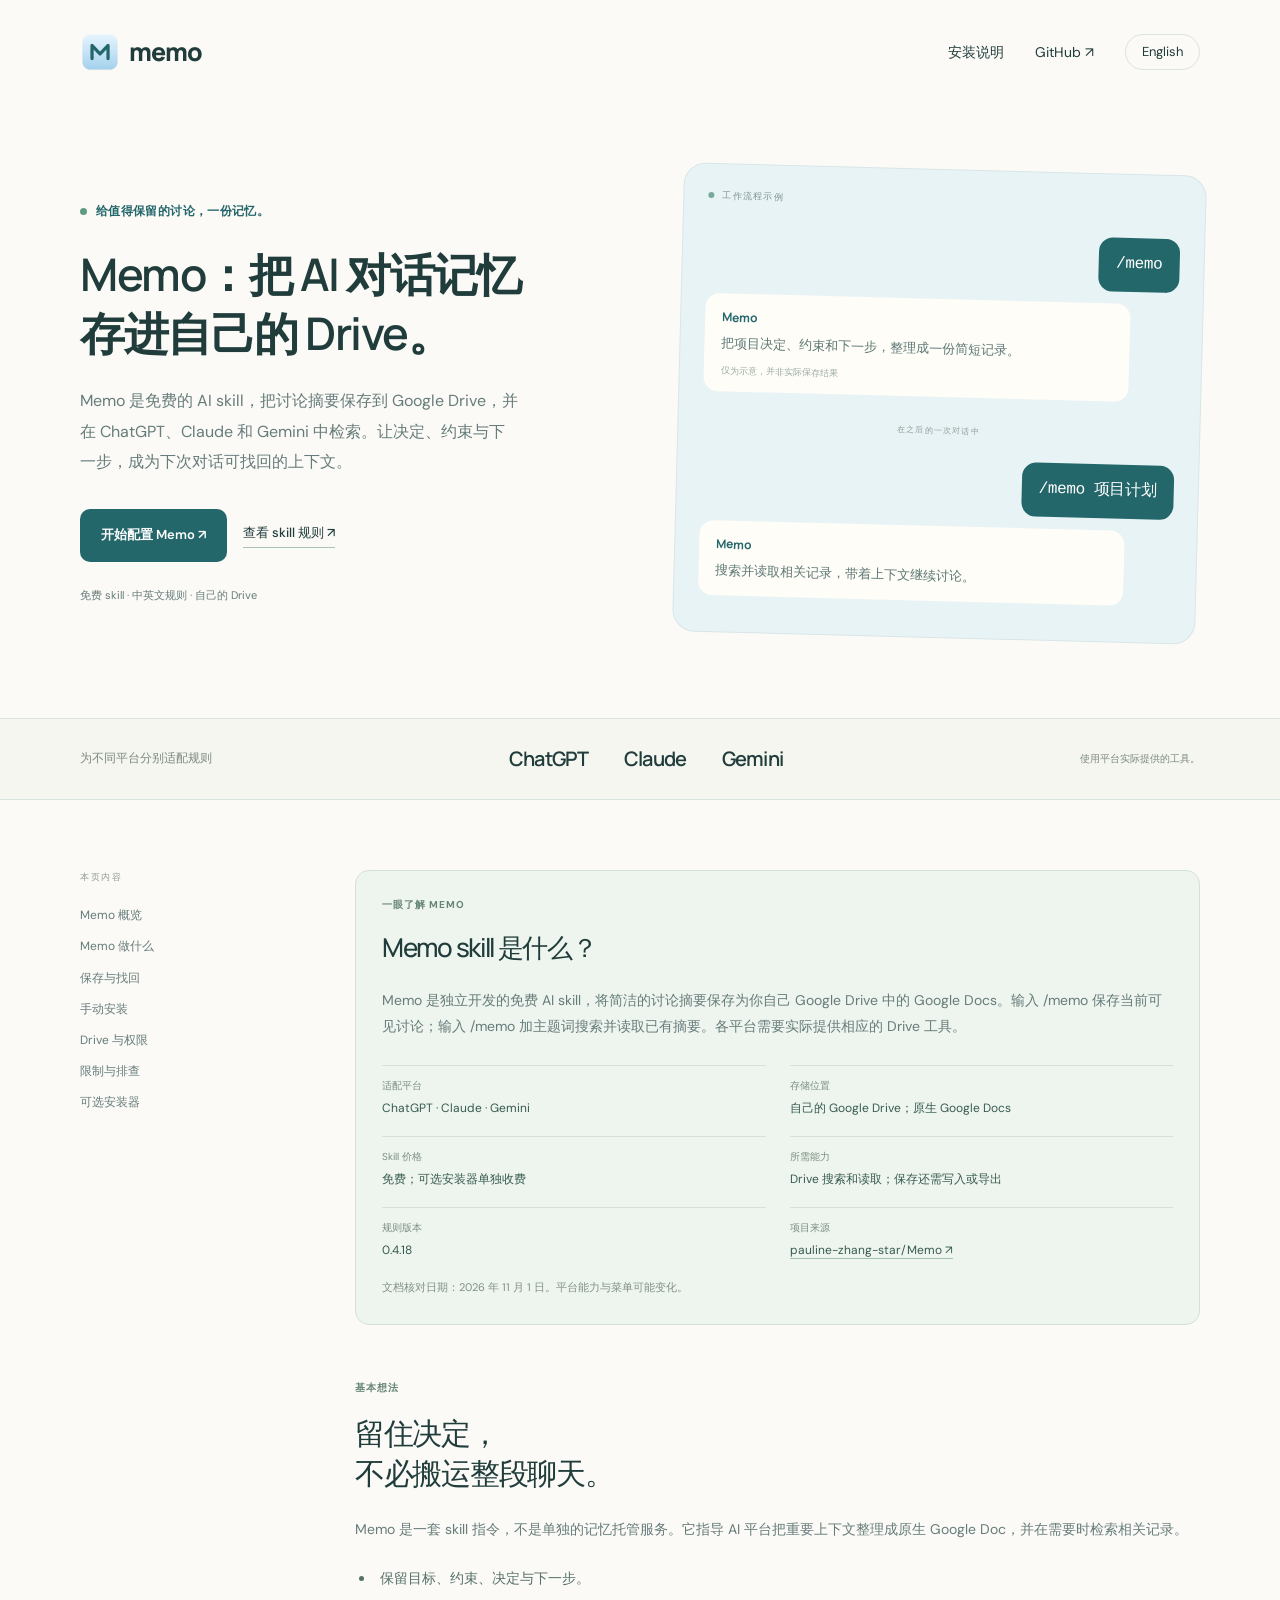
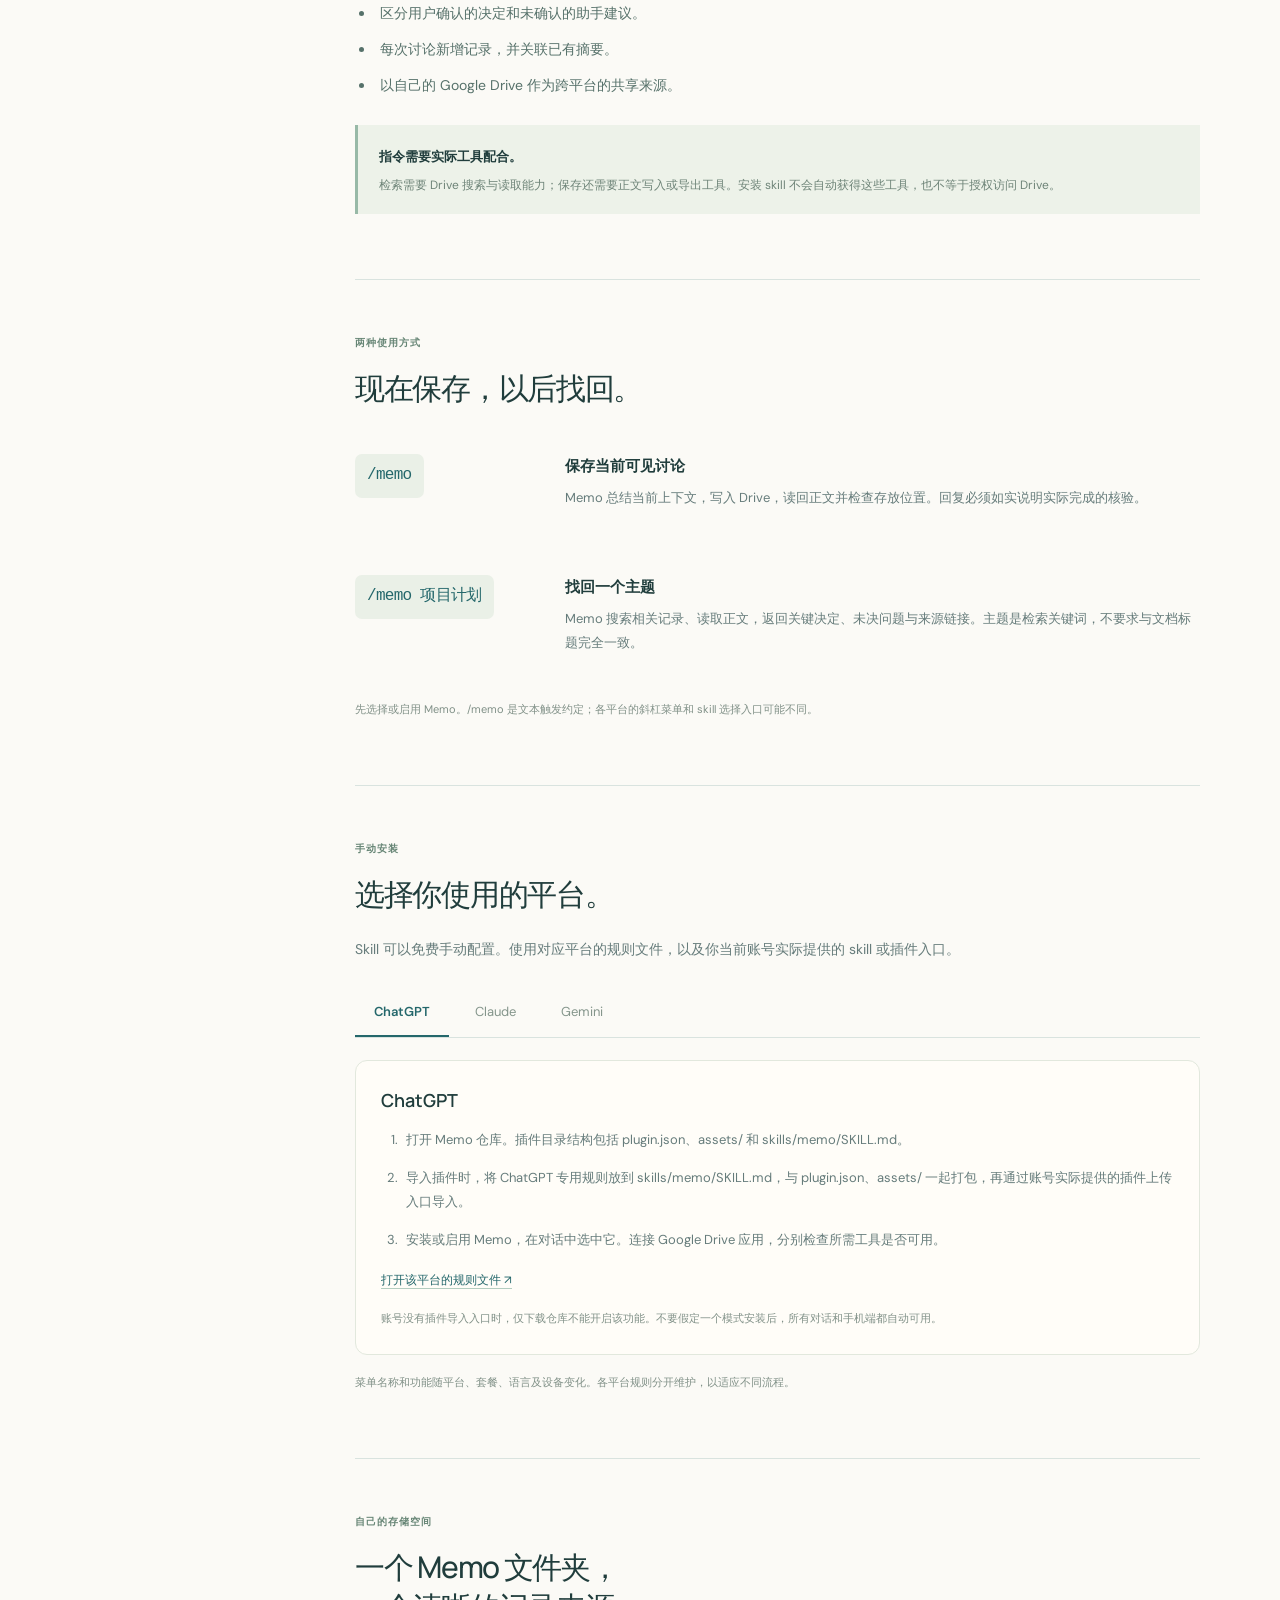
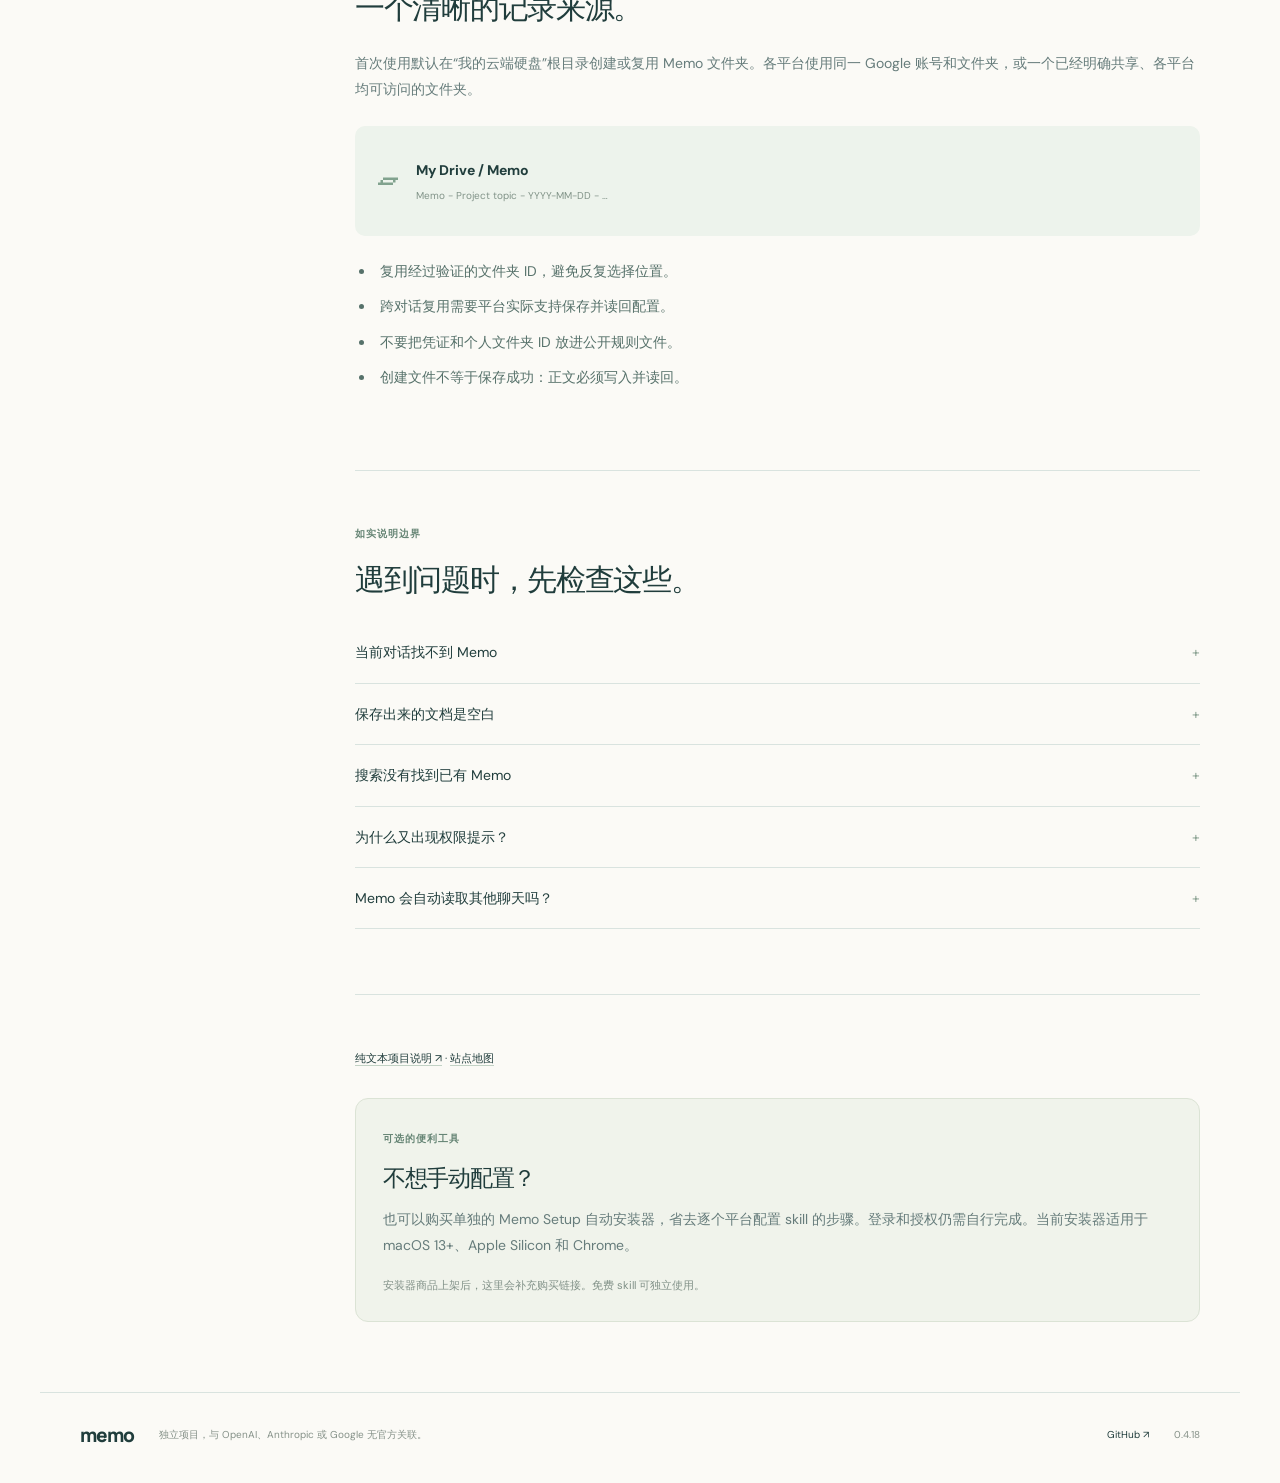
==== docs/zh/index.html @ 247e245d "Improve Memo discoverability with crawlable bilingual documentation" ====
<!doctype html><html lang="zh-CN"><head>
<meta charset="UTF-8">
<meta name="viewport" content="width=device-width,initial-scale=1">
<title>Memo — 跨平台 AI 对话记忆 Skill | ChatGPT、Claude、Gemini</title>
<meta name="description" content="免费 Memo skill：将讨论摘要保存到自己的 Google Drive，并在 ChatGPT、Claude、Gemini 中检索。提供中英文规则、手动安装说明、权限与存储核验指南。">
<meta name="theme-color" content="#e5f3f8">
<meta name="robots" content="index,follow,max-image-preview:large">
<link rel="canonical" href="https://pauline-zhang-star.github.io/Memo/zh/">
<link rel="alternate" hreflang="en" href="https://pauline-zhang-star.github.io/Memo/">
<link rel="alternate" hreflang="zh-CN" href="https://pauline-zhang-star.github.io/Memo/zh/">
<link rel="alternate" hreflang="x-default" href="https://pauline-zhang-star.github.io/Memo/">
<link rel="sitemap" type="application/xml" href="https://pauline-zhang-star.github.io/Memo/sitemap.xml">
<meta property="og:type" content="website">
<meta property="og:site_name" content="Memo">
<meta property="og:title" content="Memo — 跨平台 AI 对话记忆 Skill | ChatGPT、Claude、Gemini">
<meta property="og:description" content="免费 Memo skill：将讨论摘要保存到自己的 Google Drive，并在 ChatGPT、Claude、Gemini 中检索。提供中英文规则、手动安装说明、权限与存储核验指南。">
<meta property="og:url" content="https://pauline-zhang-star.github.io/Memo/zh/">
<meta property="og:locale" content="zh_CN">
<meta property="og:image" content="https://pauline-zhang-star.github.io/Memo/assets/memo-icon.png">
<meta property="og:image:alt" content="Memo skill icon">
<meta property="og:image:width" content="1024">
<meta property="og:image:height" content="1024">
<meta name="twitter:card" content="summary">
<meta name="twitter:title" content="Memo — 跨平台 AI 对话记忆 Skill | ChatGPT、Claude、Gemini">
<meta name="twitter:description" content="免费 Memo skill：将讨论摘要保存到自己的 Google Drive，并在 ChatGPT、Claude、Gemini 中检索。提供中英文规则、手动安装说明、权限与存储核验指南。">
<meta name="twitter:image" content="https://pauline-zhang-star.github.io/Memo/assets/memo-icon.png">
<link rel="icon" href="../assets/memo-icon.png">
<link rel="stylesheet" href="../base.css">
<link rel="stylesheet" href="../docs.css">
<script defer src="../docs.js"></script>
<script type="application/ld+json">{"@context": "https://schema.org", "@graph": [{"@type": "WebSite", "@id": "https://pauline-zhang-star.github.io/Memo/#website", "name": "Memo", "url": "https://pauline-zhang-star.github.io/Memo/", "inLanguage": ["en", "zh-CN"]}, {"@type": "WebPage", "@id": "https://pauline-zhang-star.github.io/Memo/zh/#webpage", "url": "https://pauline-zhang-star.github.io/Memo/zh/", "name": "Memo — 跨平台 AI 对话记忆 Skill | ChatGPT、Claude、Gemini", "description": "免费 Memo skill：将讨论摘要保存到自己的 Google Drive，并在 ChatGPT、Claude、Gemini 中检索。提供中英文规则、手动安装说明、权限与存储核验指南。", "inLanguage": "zh-CN", "isPartOf": {"@id": "https://pauline-zhang-star.github.io/Memo/#website"}, "about": {"@id": "https://pauline-zhang-star.github.io/Memo/#skill"}, "dateModified": "2026-11-01", "mainEntity": {"@id": "https://pauline-zhang-star.github.io/Memo/zh/#faq"}}, {"@type": "SoftwareSourceCode", "@id": "https://pauline-zhang-star.github.io/Memo/#skill", "name": "Memo", "alternateName": "Memo skill", "description": "Memo 是独立开发的免费 AI skill，将简洁的讨论摘要保存为你自己 Google Drive 中的 Google Docs。输入 /memo 保存当前可见讨论；输入 /memo 加主题词搜索并读取已有摘要。各平台需要实际提供相应的 Drive 工具。", "url": "https://pauline-zhang-star.github.io/Memo/", "codeRepository": "https://github.com/pauline-zhang-star/Memo", "version": "0.4.18", "runtimePlatform": ["ChatGPT", "Claude", "Gemini"], "author": {"@type": "Person", "name": "pauline-zhang-star", "url": "https://github.com/pauline-zhang-star"}, "subjectOf": {"@id": "https://pauline-zhang-star.github.io/Memo/zh/#webpage"}}, {"@type": "FAQPage", "@id": "https://pauline-zhang-star.github.io/Memo/zh/#faq", "inLanguage": "zh-CN", "mainEntity": [{"@type": "Question", "name": "当前对话找不到 Memo", "acceptedAnswer": {"@type": "Answer", "text": "确认当前平台和模式下已安装、启用并选中 Memo。网页、手机、Chat 和 Work 的可用入口可能不同。只输入 /memo 不会自动完成安装。"}}, {"@type": "Question", "name": "保存出来的文档是空白", "acceptedAnswer": {"@type": "Answer", "text": "创建文件与写入正文是不同操作。Memo 应按返回的文档 ID 直接读取，必要时在同一文档补写一次，而不是重复创建空文件。请以实际核验结果为准。"}}, {"@type": "Question", "name": "搜索没有找到已有 Memo", "acceptedAnswer": {"@type": "Answer", "text": "尝试主题别名和中英文关键词。优先使用实际提供的 Drive 文件搜索；普通 Workspace 上下文搜索可能漏掉刚修改的文件。直接提供文档链接，有助于区分搜索失败和文件不存在。"}}, {"@type": "Question", "name": "为什么又出现权限提示？", "acceptedAnswer": {"@type": "Answer", "text": "各平台独立控制 Drive 授权和单次工具操作确认。已有授权可用时应复用，但 Memo 无法取消必要的确认，也不能自行获得永久权限。"}}, {"@type": "Question", "name": "Memo 会自动读取其他聊天吗？", "acceptedAnswer": {"@type": "Answer", "text": "不会。仅保存当前可见或明确提供的上下文。检索读取相关的 Drive 摘要，并非浏览 AI 账号里的全部聊天。"}}]}]}</script>
</head><body>
<header class="header wrap"><a class="brand" href="#"><img src="../assets/memo-icon.png" alt="" width="40" height="40"><span>memo</span></a><nav aria-label="Main"><a href="#install" data-t="navInstall">安装说明</a><a href="https://github.com/pauline-zhang-star/Memo" target="_blank" rel="noopener">GitHub ↗</a><a id="language" href="../" lang="en" hreflang="en">English</a></nav></header>
<main>
<section class="doc-hero wrap"><div><div class="eyebrow"><span></span><span data-t="eyebrow">给值得保留的讨论，一份记忆。</span></div><h1 data-t="hero">Memo：把 AI 对话记忆<br>存进自己的 Drive。</h1><p class="lede" data-t="intro">Memo 是免费的 AI skill，把讨论摘要保存到 Google Drive，并在 ChatGPT、Claude 和 Gemini 中检索。让决定、约束与下一步，成为下次对话可找回的上下文。</p><div class="hero-actions"><a class="button primary" href="#install" data-t="start">开始配置 Memo ↗</a><a class="text-link" href="https://github.com/pauline-zhang-star/Memo/tree/main/skills/memo" target="_blank" rel="noopener" data-t="readSkill">查看 skill 规则 ↗</a></div><p class="doc-sub" data-t="free">免费 skill · 中英文规则 · 自己的 Drive</p></div><div class="conversation"><div class="conversation-top"><span class="tiny-dot"></span><span data-t="exampleLabel">工作流程示例</span></div><div class="message user"><code>/memo</code></div><div class="message assistant"><span class="message-label">Memo</span><p data-t="exampleSave">把项目决定、约束和下一步，整理成一份简短记录。</p><span class="example-state" data-t="exampleNote">仅为示意，并非实际保存结果</span></div><div class="conversation-break" data-t="nextChat">在之后的一次对话中</div><div class="message user"><code data-t="exampleCommand">/memo 项目计划</code></div><div class="message assistant"><span class="message-label">Memo</span><p data-t="exampleRead">搜索并读取相关记录，带着上下文继续讨论。</p></div></div></section>
<div class="platform-strip"><div class="wrap strip-inner"><span data-t="platformLabel">为不同平台分别适配规则</span><div><span>ChatGPT</span><span>Claude</span><span>Gemini</span></div><span class="strip-aside" data-t="toolsNote">使用平台实际提供的工具。</span></div></div>
<div class="doc-layout wrap"><aside class="doc-nav"><span data-t="contents">本页内容</span><a href="#quick-answer" data-t="quickNav">Memo 概览</a><a href="#overview" data-t="overviewNav">Memo 做什么</a><a href="#usage" data-t="usageNav">保存与找回</a><a href="#install" data-t="installNav">手动安装</a><a href="#drive" data-t="driveNav">Drive 与权限</a><a href="#limits" data-t="limitsNav">限制与排查</a><a href="#optional" data-t="optionalNav">可选安装器</a></aside><div class="doc-content">
<section id="quick-answer" class="quick-answer"><div class="section-label" data-t="quickLabel">一眼了解 MEMO</div><h2 data-t="quickTitle">Memo skill 是什么？</h2><p data-t="quickAnswer">Memo 是独立开发的免费 AI skill，将简洁的讨论摘要保存为你自己 Google Drive 中的 Google Docs。输入 /memo 保存当前可见讨论；输入 /memo 加主题词搜索并读取已有摘要。各平台需要实际提供相应的 Drive 工具。</p><dl class="fact-grid"><div><dt data-t="factPlatforms">适配平台</dt><dd>ChatGPT · Claude · Gemini</dd></div><div><dt data-t="factStorage">存储位置</dt><dd data-t="factStorageValue">自己的 Google Drive；原生 Google Docs</dd></div><div><dt data-t="factCost">Skill 价格</dt><dd data-t="factCostValue">免费；可选安装器单独收费</dd></div><div><dt data-t="factRequirements">所需能力</dt><dd data-t="factRequirementsValue">Drive 搜索和读取；保存还需写入或导出</dd></div><div><dt data-t="factVersion">规则版本</dt><dd>0.4.18</dd></div><div><dt data-t="factSource">项目来源</dt><dd><a href="https://github.com/pauline-zhang-star/Memo" target="_blank" rel="noopener">pauline-zhang-star/Memo ↗</a></dd></div></dl><p class="small-note" data-t="reviewed">文档核对日期：2026 年 11 月 1 日。平台能力与菜单可能变化。</p></section><section id="overview"><div class="section-label" data-t="overviewLabel">基本想法</div><h2 data-t="overviewTitle">留住决定，<br>不必搬运整段聊天。</h2><p data-t="overviewText">Memo 是一套 skill 指令，不是单独的记忆托管服务。它指导 AI 平台把重要上下文整理成原生 Google Doc，并在需要时检索相关记录。</p><ul class="doc-list"><li data-t="what1">保留目标、约束、决定与下一步。</li><li data-t="what2">区分用户确认的决定和未确认的助手建议。</li><li data-t="what3">每次讨论新增记录，并关联已有摘要。</li><li data-t="what4">以自己的 Google Drive 作为跨平台的共享来源。</li></ul><div class="note"><strong data-t="toolsTitle">指令需要实际工具配合。</strong><p data-t="toolsBody">检索需要 Drive 搜索与读取能力；保存还需要正文写入或导出工具。安装 skill 不会自动获得这些工具，也不等于授权访问 Drive。</p></div></section>
<section id="usage"><div class="section-label" data-t="usageLabel">两种使用方式</div><h2 data-t="usageTitle">现在保存，以后找回。</h2><div class="usage-example"><code>/memo</code><div><h3 data-t="saveTitle">保存当前可见讨论</h3><p data-t="saveBody">Memo 总结当前上下文，写入 Drive，读回正文并检查存放位置。回复必须如实说明实际完成的核验。</p></div></div><div class="usage-example"><code data-t="recallCode">/memo 项目计划</code><div><h3 data-t="recallTitle">找回一个主题</h3><p data-t="recallBody">Memo 搜索相关记录、读取正文，返回关键决定、未决问题与来源链接。主题是检索关键词，不要求与文档标题完全一致。</p></div></div><p class="small-note" data-t="commandNote">先选择或启用 Memo。/memo 是文本触发约定；各平台的斜杠菜单和 skill 选择入口可能不同。</p></section>
<section id="install"><div class="section-label" data-t="installLabel">手动安装</div><h2 data-t="installTitle">选择你使用的平台。</h2><p data-t="installIntro">Skill 可以免费手动配置。使用对应平台的规则文件，以及你当前账号实际提供的 skill 或插件入口。</p><div class="platform-tabs" role="tablist" aria-label="Platform"><button id="tab-chatgpt" role="tab" aria-controls="panel-chatgpt" aria-selected="true" tabindex="0" data-platform="chatgpt">ChatGPT</button><button id="tab-claude" role="tab" aria-controls="panel-claude" aria-selected="false" tabindex="-1" data-platform="claude">Claude</button><button id="tab-gemini" role="tab" aria-controls="panel-gemini" aria-selected="false" tabindex="-1" data-platform="gemini">Gemini</button></div>
<div id="panel-chatgpt" class="install-panel" role="tabpanel" aria-labelledby="tab-chatgpt"><h3>ChatGPT</h3><ol><li data-t="gpt1">打开 Memo 仓库。插件目录结构包括 plugin.json、assets/ 和 skills/memo/SKILL.md。</li><li data-t="gpt2">导入插件时，将 ChatGPT 专用规则放到 skills/memo/SKILL.md，与 plugin.json、assets/ 一起打包，再通过账号实际提供的插件上传入口导入。</li><li data-t="gpt3">安装或启用 Memo，在对话中选中它。连接 Google Drive 应用，分别检查所需工具是否可用。</li></ol><a class="file-link" href="https://github.com/pauline-zhang-star/Memo/blob/main/platforms/chatgpt/memo/SKILL.md" target="_blank" rel="noopener" data-t="openRules">打开该平台的规则文件 ↗</a><p class="small-note" data-t="gptNote">账号没有插件导入入口时，仅下载仓库不能开启该功能。不要假定一个模式安装后，所有对话和手机端都自动可用。</p></div>
<div id="panel-claude" class="install-panel" role="tabpanel" aria-labelledby="tab-claude"><h3>Claude</h3><ol><li data-t="claude1">打开 Claude 专用规则文件，通过 GitHub 原始文件下载保存为 SKILL.md。</li><li data-t="claude2">在 Claude 自定义设置中打开 Skills，通过当前界面接受的格式上传技能，导入后启用 Memo。</li><li data-t="claude3">在 Claude 连接 Google Drive；在支持的对话中选择或调用 Memo，分别检查搜索、读取与写入能力。</li></ol><a class="file-link" href="https://github.com/pauline-zhang-star/Memo/blob/main/platforms/claude/memo/SKILL.md" target="_blank" rel="noopener" data-t="openRules">打开该平台的规则文件 ↗</a><p class="small-note" data-t="claudeNote">替换已有技能时，保留个人 memo_storage 配置。不要用通用文件的 null 覆盖已经验证的文件夹 ID。</p></div>
<div id="panel-gemini" class="install-panel" role="tabpanel" aria-labelledby="tab-gemini"><h3>Gemini</h3><ol><li data-t="gemini1">打开 Gemini 专用规则文件，保存 SKILL.md。</li><li data-t="gemini2">在 Gemini 打开“自定义 → 技能”，通过实际提供的上传或创建入口导入。若手动填写指令，使用 YAML 元数据之后的规则正文，技能命名为 memo。</li><li data-t="gemini3">保存并启用技能，连接可用的 Google Workspace／Drive 集成；检索时明确要求 Memo 在 Google Drive 中查找。</li></ol><a class="file-link" href="https://github.com/pauline-zhang-star/Memo/blob/main/platforms/gemini/memo/SKILL.md" target="_blank" rel="noopener" data-t="openRules">打开该平台的规则文件 ↗</a><p class="small-note" data-t="geminiNote">网页和手机端的工具可能不同。只要搜索和读取可用，缺少写入工具不妨碍检索。</p></div><p class="small-note" data-t="uiNote">菜单名称和功能随平台、套餐、语言及设备变化。各平台规则分开维护，以适应不同流程。</p></section>
<section id="drive"><div class="section-label" data-t="driveLabel">自己的存储空间</div><h2 data-t="driveTitle">一个 Memo 文件夹，<br>一个清晰的记录来源。</h2><p data-t="driveText">首次使用默认在“我的云端硬盘”根目录创建或复用 Memo 文件夹。各平台使用同一 Google 账号和文件夹，或一个已经明确共享、各平台均可访问的文件夹。</p><div class="folder-preview"><span aria-hidden="true">▱</span><div><strong>My Drive / Memo</strong><p>Memo - Project topic - YYYY-MM-DD - …</p></div></div><ul class="doc-list"><li data-t="drive1">复用经过验证的文件夹 ID，避免反复选择位置。</li><li data-t="drive2">跨对话复用需要平台实际支持保存并读回配置。</li><li data-t="drive3">不要把凭证和个人文件夹 ID 放进公开规则文件。</li><li data-t="drive4">创建文件不等于保存成功：正文必须写入并读回。</li></ul></section>
<section id="limits"><div class="section-label" data-t="limitsLabel">如实说明边界</div><h2 data-t="limitsTitle">遇到问题时，先检查这些。</h2><details id="faq-availability"><summary data-t="q1">当前对话找不到 Memo</summary><p data-t="a1">确认当前平台和模式下已安装、启用并选中 Memo。网页、手机、Chat 和 Work 的可用入口可能不同。只输入 /memo 不会自动完成安装。</p></details><details id="faq-empty-document"><summary data-t="q2">保存出来的文档是空白</summary><p data-t="a2">创建文件与写入正文是不同操作。Memo 应按返回的文档 ID 直接读取，必要时在同一文档补写一次，而不是重复创建空文件。请以实际核验结果为准。</p></details><details id="faq-search"><summary data-t="q3">搜索没有找到已有 Memo</summary><p data-t="a3">尝试主题别名和中英文关键词。优先使用实际提供的 Drive 文件搜索；普通 Workspace 上下文搜索可能漏掉刚修改的文件。直接提供文档链接，有助于区分搜索失败和文件不存在。</p></details><details id="faq-permissions"><summary data-t="q4">为什么又出现权限提示？</summary><p data-t="a4">各平台独立控制 Drive 授权和单次工具操作确认。已有授权可用时应复用，但 Memo 无法取消必要的确认，也不能自行获得永久权限。</p></details><details id="faq-other-chats"><summary data-t="q5">Memo 会自动读取其他聊天吗？</summary><p data-t="a5">不会。仅保存当前可见或明确提供的上下文。检索读取相关的 Drive 摘要，并非浏览 AI 账号里的全部聊天。</p></details></section>
<p class="docs-resources"><a href="./reference.md" data-t="textReference">纯文本项目说明 ↗</a> · <a href="../sitemap.xml" data-t="sitemapLink">站点地图</a></p><section id="optional" class="optional"><span class="section-label" data-t="optionalLabel">可选的便利工具</span><h2 data-t="optionalTitle">不想手动配置？</h2><p data-t="optionalText">也可以购买单独的 Memo Setup 自动安装器，省去逐个平台配置 skill 的步骤。登录和授权仍需自行完成。当前安装器适用于 macOS 13+、Apple Silicon 和 Chrome。</p><a id="installer-link" hidden target="_blank" rel="noopener" data-t="purchaseLink">在 Gumroad 查看可选安装器 ↗</a><p id="installer-pending" class="small-note" data-t="purchasePending">安装器商品上架后，这里会补充购买链接。免费 skill 可独立使用。</p></section>
</div></div></main><footer class="wrap footer"><div class="brand footer-brand">memo</div><p data-t="footer">独立项目，与 OpenAI、Anthropic 或 Google 无官方关联。</p><a href="https://github.com/pauline-zhang-star/Memo" target="_blank" rel="noopener">GitHub ↗</a><span>0.4.18</span></footer></body></html>
---- docs/base.css ----
@import url('https://fonts.googleapis.com/css2?family=DM+Sans:wght@400;500;600;700&family=Manrope:wght@400;500;600;700;800&display=swap');
:root{--ink:#203d3c;--teal:#24676b;--muted:#667c7b;--cream:#fbfaf6;--line:#d9e3df;--sky:#e3f2f7;--mint:#e6efe8;--gold:#fae9b9}*{box-sizing:border-box}html{scroll-behavior:smooth;scroll-padding-top:40px}body{margin:0;background:var(--cream);color:var(--ink);font-family:'DM Sans',-apple-system,BlinkMacSystemFont,'Segoe UI',sans-serif;font-size:16px;line-height:1.6}a{color:inherit;text-decoration:none}button{font:inherit}button,a,summary{-webkit-tap-highlight-color:transparent}a:focus-visible,button:focus-visible,summary:focus-visible{outline:3px solid #cf8a38;outline-offset:5px}.wrap{max-width:1200px;margin:0 auto;padding-left:40px;padding-right:40px}.header{height:104px;display:flex;align-items:center;justify-content:space-between}.brand{display:flex;align-items:center;gap:9px;font-family:Manrope,sans-serif;font-size:25px;font-weight:800;letter-spacing:-1px}.brand img{border-radius:9px}.brand-light{font-weight:500;opacity:.7}.brand>span .brand-light{margin-left:3px}.header nav{display:flex;align-items:center;gap:31px;font-size:14px}.header nav>a:hover{color:var(--teal);text-decoration:underline;text-underline-offset:5px}#language{border:1px solid var(--line);border-radius:50px;background:transparent;padding:7px 16px;color:var(--ink);cursor:pointer}.hero{display:grid;grid-template-columns:1.04fr 1fr;align-items:center;min-height:680px;padding-top:32px;padding-bottom:90px;gap:22px}.eyebrow{display:flex;align-items:center;gap:9px;font-size:12px;letter-spacing:.03em;color:var(--teal);font-weight:600}.eyebrow>span:first-child{width:7px;height:7px;border-radius:100%;background:#5e9b83;flex-shrink:0}h1,h2,h3,p{margin:0}h1,h2,h3{font-family:Manrope,-apple-system,sans-serif}h1{font-size:clamp(42px,4.5vw,61px);font-weight:600;line-height:1.12;letter-spacing:-2.7px;margin:24px 0}.lede{font-size:17px;line-height:1.75;color:var(--muted);max-width:440px}.hero-actions{display:flex;align-items:center;gap:21px;margin-top:32px;flex-wrap:wrap}.button{display:inline-flex;align-items:center;justify-content:space-between;gap:24px;padding:16px 21px;border-radius:10px;font-size:14px;font-weight:600;transition:transform .2s,background .2s}.button:hover{transform:translateY(-2px)}.primary{color:#fff;background:var(--teal)}.primary:hover{background:#1b5357}.text-link{font-size:13px;font-weight:500;border-bottom:1px solid #a9c1bb;padding-bottom:3px}.compatibility{display:flex;align-items:center;gap:8px;font-size:11px;color:var(--muted);margin-top:24px}.mac-symbol{font-size:15px}.hero-art{position:relative;height:510px;isolation:isolate}.orb{position:absolute;border-radius:50%;z-index:-1}.orb-one{background:var(--sky);width:440px;height:440px;left:15px;top:35px}.orb-two{background:#edf1e2;width:235px;height:235px;right:-10px;bottom:5px;z-index:-2}.setup-window{position:absolute;top:36px;left:35px;width:380px;background:#fffdfb;border:1px solid #d6dfdc;border-radius:16px;box-shadow:0 24px 70px -30px #31524e65;transform:rotate(-3deg);overflow:hidden}.window-top{height:40px;border-bottom:1px solid #e9ece7;display:flex;align-items:center;justify-content:space-between;font-size:10px;padding:0 13px;color:#7b8a85}.traffic{display:flex;gap:5px}.traffic i{display:block;width:7px;height:7px;border-radius:50%;background:#e2b9ad}.traffic i:nth-child(2){background:#ecd39d}.traffic i:nth-child(3){background:#b9d5bd}.window-version{font-size:9px}.setup-body{padding:22px 28px 25px;text-align:center}.big-icon{width:81px;height:81px}.setup-body h2{font-size:17px;letter-spacing:-.5px;margin:4px 0}.setup-body>p{font-size:10px;color:#8a9994;margin-bottom:18px}.platform-row{display:flex;justify-content:space-between;text-align:left;margin:6px 0;padding:8px 12px;border:1px solid #e9ede8;border-radius:7px;font-size:11px}.platform-row b{color:#4e9a76;font-size:12px}.setup-complete{margin-top:14px;border-radius:7px;background:#edf5ee;color:#46735b;padding:10px;font-size:10px;display:flex;align-items:center;justify-content:center;gap:6px}.check-circle{display:inline-grid;place-items:center;background:#548c65;border-radius:50%;width:14px;height:14px;color:#fff;font-size:9px}.memory-note{position:absolute;right:-2px;bottom:15px;transform:rotate(6deg);width:220px;background:#faedc5;border:1px solid #e7d9b1;box-shadow:0 13px 30px -20px #5a5032;border-radius:4px;padding:25px 23px 20px}.note-dot{display:block;width:8px;height:8px;background:#a9a078;border-radius:50%;margin:-13px auto 15px}.note-kicker{font-size:8px;letter-spacing:1.3px;color:#887b52;font-weight:600}.memory-note p{font-family:Manrope,sans-serif;font-size:19px;line-height:1.4;letter-spacing:-.6px;margin:11px 0 19px}.note-command{font-size:11px;color:#8c7b43}.art-caption{position:absolute;left:35px;bottom:0;font-size:9px;letter-spacing:.04em;color:#8c9b93}.platform-strip{border-block:1px solid var(--line);padding:24px 0;background:#f4f6ef}.strip-inner{display:flex;align-items:center;justify-content:space-between;gap:20px;font-size:12px;color:#7b8980}.strip-inner>div{display:flex;gap:35px;font-family:Manrope,sans-serif;font-size:20px;font-weight:600;color:var(--ink);letter-spacing:-.7px}.strip-aside{max-width:145px;line-height:1.5;font-size:10px}.section-label{color:#668575;font-size:10px;font-weight:700;letter-spacing:1.7px}.story{padding-top:100px;padding-bottom:100px}.story-grid{display:grid;grid-template-columns:1fr 1fr;gap:90px;margin-top:24px}h2{font-size:38px;line-height:1.22;letter-spacing:-1.3px;font-weight:500}.story-grid p{font-size:15px;line-height:1.85}.muted{color:var(--muted);margin-top:16px}.command-demo{display:grid;grid-template-columns:1fr 60px 1fr;gap:25px;align-items:center;border:1px solid var(--line);background:#fffdf8;border-radius:18px;margin-top:48px;padding:30px 43px}.command-label{display:block;font-size:9px;letter-spacing:1.5px;color:var(--muted);margin-bottom:13px}code{font-size:23px;color:var(--teal);font-family:ui-monospace,SFMono-Regular,monospace;font-weight:500;letter-spacing:-.7px}.command-demo p{font-size:12px;color:var(--muted);margin-top:10px}.command-divider{color:#9fb5ae;font-size:25px;text-align:center}.how-section{background:var(--mint);padding:82px 0}.section-top{display:flex;justify-content:space-between;gap:40px;align-items:end;margin-top:23px}.section-top>p{color:var(--muted);font-size:13px;max-width:290px}.steps{display:grid;grid-template-columns:repeat(3,1fr);gap:40px;list-style:none;margin:53px 0 0;padding:0}.steps li{border-top:1px solid #bccfc1;padding-top:20px}.step-number{font-family:Manrope,sans-serif;font-size:12px;color:#698a76}.steps h3{font-size:18px;letter-spacing:-.5px;font-weight:600;margin:18px 0 10px}.steps p{font-size:13px;line-height:1.8;color:#637e6e}.pricing-section{padding-top:110px;padding-bottom:70px;display:grid;grid-template-columns:1fr 430px;gap:105px;align-items:center}.pricing-intro h2{margin:22px 0}.pricing-intro>p{font-size:15px;color:var(--muted);margin-bottom:23px;line-height:1.8}.your-drive{display:flex;gap:12px;align-items:start;margin-top:38px;color:#7d9184}.your-drive>span{font-size:26px;line-height:1}.your-drive p{font-size:11px;line-height:1.8}.price-card{border-radius:20px;border:1px solid #c6d6cc;background:#fffefa;box-shadow:0 15px 50px -25px #45675335;padding:30px}.price-card-head{display:flex;align-items:center;justify-content:space-between;font-size:16px;font-weight:600}.launch-tag{font-size:10px;font-weight:500;background:#f5e9bd;padding:4px 10px;border-radius:30px;color:#8b7543}.price-line{display:flex;align-items:baseline;gap:9px;margin-top:23px}.currency{font-size:17px;font-weight:500}.price-line strong{font-family:Manrope,sans-serif;font-size:68px;font-weight:500;letter-spacing:-4px;line-height:1.2}.price-line del{font-size:23px;color:#99a69c;margin-left:7px}.price-sub{font-size:11px;color:var(--muted);margin-top:6px}.included{list-style:none;padding:22px 0 14px;margin:17px 0 0;border-top:1px solid #e3e9e1}.included li{position:relative;padding-left:23px;margin-bottom:13px;font-size:12px;color:#4e665b}.included li:before{content:'✓';position:absolute;left:0;color:#6b9779}.purchase-button{width:100%;font-size:13px}.purchase-button[aria-disabled=true]{background:#6e8d88;cursor:not-allowed;transform:none}.checkout-note{font-size:10px;color:#859189;text-align:center;margin-top:11px;line-height:1.6}.requirements{margin-top:23px;padding-top:19px;border-top:1px solid #e3e9e1}.requirements strong{font-size:11px;font-weight:600}.requirements p{font-size:10px;line-height:1.8;color:#8b948c;margin-top:5px}.details{display:grid;grid-template-columns:1fr 1fr;gap:55px;padding-bottom:90px}.release-note{border-left:2px solid #d5e2d6;padding-left:19px}.small-label{font-size:9px;letter-spacing:1.4px;color:#83917f}.release-note h3{font-size:15px;font-weight:600;letter-spacing:-.4px;margin-top:9px}.release-note p{font-size:12px;color:var(--muted);line-height:1.8;margin-top:9px}.faq{padding-top:65px;padding-bottom:90px;border-top:1px solid var(--line);display:grid;grid-template-columns:1fr 1.3fr;gap:90px}.faq h2{margin-top:20px}.faq-list details{border-bottom:1px solid var(--line)}.faq-list summary{cursor:pointer;list-style:none;padding:21px 32px 21px 0;font-size:14px;position:relative;font-weight:500}.faq-list summary::-webkit-details-marker{display:none}.faq-list summary:after{content:'+';position:absolute;right:3px;top:17px;font-size:23px;font-weight:400;color:#829b8c}.faq-list details[open] summary:after{content:'−'}.faq-list p{font-size:13px;color:var(--muted);line-height:1.85;padding:0 25px 20px 0}.closing{border-radius:24px;background:linear-gradient(135deg,#e7f0f3,#e2ece1);margin-bottom:70px;text-align:center;padding-top:36px;padding-bottom:45px}.closing img{display:block;margin:0 auto 10px}.closing h2{font-size:31px;margin-bottom:22px}.closing .button{font-size:12px}.footer{border-top:1px solid var(--line);padding-top:27px;padding-bottom:32px;display:flex;align-items:center;gap:25px;font-size:10px;color:#859188}.footer-brand{font-size:19px;gap:3px;color:var(--ink)}.footer p{flex:1}.footer a{color:var(--ink)}html[lang|=zh] h1{font-size:53px;line-height:1.3;letter-spacing:-1.5px}html[lang|=zh] h2{line-height:1.35}html[lang|=zh] .lede{font-size:16px;line-height:1.9}html[lang|=zh] .memory-note p{font-size:19px}html[lang|=zh] .hero-actions{gap:16px}html[lang|=zh] .hero-actions .button{font-size:13px}html[lang|=zh] .section-label,html[lang|=zh] .small-label{letter-spacing:1px}@media(min-width:1400px){.hero-art{margin-left:20px}}@media(max-width:1000px){.wrap{padding-inline:30px}.hero{gap:15px;min-height:640px}.setup-window{left:10px;width:330px}.orb-one{width:360px;height:360px;left:0;top:70px}.memory-note{right:-5px;width:190px}.setup-body{padding-inline:20px}.hero-art{height:490px}.hero-actions{gap:17px}.hero-actions .text-link{font-size:12px}.pricing-section{gap:50px;grid-template-columns:1fr 400px}.strip-aside{display:none}.story-grid{gap:45px}.faq{gap:50px}h1{font-size:49px}html[lang|=zh] h1{font-size:44px}}@media(max-width:760px){.wrap{padding-inline:22px}.header{height:84px}.header nav{gap:18px}.header nav>a:first-child{display:none}.brand{font-size:22px}.brand img{width:35px;height:35px}.hero{grid-template-columns:1fr;gap:0;padding-top:32px;padding-bottom:30px}.hero-copy{max-width:560px}.eyebrow{font-size:10px}h1{font-size:49px;letter-spacing:-2px;margin-block:21px}.lede{font-size:16px;max-width:440px}.hero-actions{gap:20px}.hero-art{width:430px;max-width:100%;margin:18px auto 0;height:490px}.setup-window{left:15px;top:40px;width:335px}.memory-note{right:0;bottom:12px;width:185px}.orb-one{width:360px;height:360px;top:75px;left:0}.orb-two{width:180px;height:180px;right:0;bottom:20px}.strip-inner{flex-direction:column;gap:8px}.strip-inner>div{font-size:18px;gap:37px}.story{padding-block:65px}.story-grid{grid-template-columns:1fr;gap:25px;margin-top:18px}h2{font-size:33px}.story-grid p{font-size:14px}.command-demo{padding:25px;grid-template-columns:1fr;gap:18px;margin-top:30px}.command-divider{text-align:left;font-size:22px;transform:rotate(90deg);width:20px}code{font-size:23px}.how-section{padding-block:60px}.section-top{flex-direction:column;align-items:start;gap:19px}.section-top>p{max-width:350px}.steps{grid-template-columns:1fr;gap:25px;margin-top:35px}.steps li{display:grid;grid-template-columns:36px 1fr;column-gap:15px;padding-top:18px}.step-number{grid-row:span 2;padding-top:5px}.steps h3{margin:0 0 6px}.steps p{grid-column:2}.pricing-section{grid-template-columns:1fr;padding-top:65px;padding-bottom:45px;gap:35px}.pricing-intro h2{margin-block:18px}.your-drive{margin-top:25px}.price-card{padding:27px}.details{grid-template-columns:1fr;gap:30px;padding-bottom:55px}.faq{grid-template-columns:1fr;gap:22px;padding-top:50px;padding-bottom:55px}.faq h2{margin-top:15px}.faq-list summary{font-size:13px}.closing{margin-inline:16px;margin-bottom:40px;padding:29px 20px 35px}.closing h2{font-size:27px}.footer{flex-wrap:wrap;gap:14px;padding-block:24px}.footer p{flex-basis:calc(100% - 145px);font-size:9px}.footer>span{margin-left:auto}html[lang|=zh] h1{font-size:43px}html[lang|=zh] h2{font-size:31px}}@media(prefers-reduced-motion:reduce){html{scroll-behavior:auto}.button{transition:none}.button:hover{transform:none}}
/* Keep the illustration inside narrow phone viewports. */
.hero-copy,.hero-art,.pricing-intro,.price-card,.faq-list{min-width:0}
@media(max-width:760px){.hero{grid-template-columns:minmax(0,1fr)}.hero-art{width:100%;max-width:430px}.compatibility{flex-wrap:wrap}}
@media(max-width:480px){.hero-art{height:440px}.setup-window{left:5px;top:42px;width:calc(100% - 16px)}.orb-one{width:100%;height:auto;aspect-ratio:1;top:67px}.orb-two{width:155px;height:155px}.memory-note{right:8px;bottom:12px;width:170px;padding:24px 18px 17px}.memory-note p{font-size:17px}.art-caption{left:9px;bottom:0}.setup-body{padding-inline:20px}.setup-body h2{font-size:16px}.hero-actions{gap:18px}.compatibility{font-size:10px}html[lang|=zh] h1{font-size:40px}}
---- docs/docs.css ----
.doc-hero{display:grid;grid-template-columns:1fr 1fr;gap:75px;align-items:center;padding-top:65px;padding-bottom:80px}.doc-sub{font-size:11px;color:var(--muted);margin-top:25px}.conversation{background:#e8f3f5;border:1px solid #d8e6e8;border-radius:22px;padding:24px;transform:rotate(1.5deg)}.conversation-top{display:flex;align-items:center;gap:8px;font-size:9px;letter-spacing:1.3px;color:#7e9290;margin-bottom:25px}.tiny-dot{width:6px;height:6px;border-radius:50%;background:#77aa9a}.message{font-size:13px;max-width:90%;margin-bottom:12px;border-radius:14px;padding:14px 17px}.message.user{background:#24676b;color:#fff;margin-left:auto;width:max-content}.message.user code{font-size:16px;color:inherit;letter-spacing:-.4px}.message.assistant{background:#fffdf8;color:#5c7774}.message-label{font-family:Manrope,sans-serif;font-weight:700;font-size:12px;color:var(--teal);display:block;margin-bottom:7px}.example-state{font-size:9px;color:#9aaba3;display:block;margin-top:9px}.conversation-break{font-size:8px;letter-spacing:1.2px;color:#8a9d96;text-align:center;padding:15px 0 23px}.doc-layout{display:grid;grid-template-columns:200px minmax(0,1fr);gap:75px;padding-top:70px;padding-bottom:70px}.doc-nav{display:flex;flex-direction:column;gap:12px;position:sticky;top:30px;align-self:start;font-size:12px;color:var(--muted)}.doc-nav>span{font-size:9px;letter-spacing:1.5px;margin-bottom:10px;color:#8d9b91}.doc-nav a:hover{color:var(--teal)}.doc-content section{padding-bottom:65px;margin-bottom:55px;border-bottom:1px solid var(--line);scroll-margin-top:40px}.doc-content section:last-child{margin-bottom:0}.doc-content h2{font-size:32px;margin:17px 0 23px}.doc-content>section>p{font-size:14px;line-height:1.85;color:var(--muted)}.doc-list{font-size:14px;line-height:1.9;margin-top:22px;padding-left:20px;color:#56716a}.doc-list li{padding-left:5px;margin-bottom:9px}.note{border-left:3px solid #98b9a7;background:#edf2e9;padding:18px 21px;margin-top:27px}.note strong{font-size:13px}.note p{font-size:12px;line-height:1.8;color:#6e8478;margin-top:6px}.usage-example{margin:25px 0;padding:20px 0;display:grid;grid-template-columns:190px 1fr;gap:20px;align-items:start}.usage-example code{font-size:16px;background:#eaf0e7;border-radius:7px;padding:9px 12px;display:block;width:max-content;max-width:100%;overflow-wrap:anywhere}.usage-example h3{font-size:15px;font-weight:600}.usage-example p{font-size:13px;color:var(--muted);line-height:1.85;margin-top:8px}.doc-content .small-note,.small-note{font-size:11px;line-height:1.8;color:#819188;margin-top:18px}.platform-tabs{display:flex;gap:7px;margin-top:27px;border-bottom:1px solid var(--line);padding-bottom:0}.platform-tabs button{padding:12px 19px;border:0;border-bottom:2px solid transparent;background:transparent;color:#84958b;font-size:13px;cursor:pointer}.platform-tabs button[aria-selected=true]{color:var(--teal);border-bottom-color:var(--teal);font-weight:600}.install-panel{background:#fffdf8;padding:25px;margin-top:22px;border:1px solid #e2e8dd;border-radius:12px}.install-panel h3{font-size:18px;font-weight:600}.install-panel ol{font-size:13px;color:var(--muted);padding-left:20px;line-height:1.9}.install-panel li{padding-left:5px;margin-bottom:13px}.file-link{font-size:12px;color:var(--teal);border-bottom:1px solid #b4cdc0}.folder-preview{display:flex;align-items:center;gap:18px;padding:23px;background:#edf3ec;border-radius:10px;margin-top:23px}.folder-preview>span{font-size:40px;color:#81a28e}.folder-preview strong{font-size:14px}.folder-preview p{font-size:10px;color:#819388;margin-top:5px}.doc-content details{border-bottom:1px solid var(--line)}.doc-content summary{font-size:14px;cursor:pointer;padding:19px 24px 19px 0;position:relative;list-style:none}.doc-content summary::-webkit-details-marker{display:none}.doc-content summary:after{content:'+';position:absolute;right:0;color:#8ca394}.doc-content details[open] summary:after{content:'−'}.doc-content details>p{font-size:13px;line-height:1.85;color:var(--muted);padding-bottom:22px}.doc-content section.optional{padding:25px 27px;border:1px solid #dbe3d5;border-radius:13px;background:#f0f3eb}.optional h2{font-size:24px;margin:12px 0 14px}.optional a{display:inline-block;margin-top:15px;font-size:12px;border-bottom:1px solid #b4c9b9}[hidden]{display:none!important}html[lang|=zh] .doc-hero h1{font-size:52px}html[lang|=zh] .doc-content h2{font-size:30px}html[lang|=zh] .doc-content .optional h2{font-size:23px}@media(max-width:1000px){.doc-hero{gap:30px}.doc-layout{gap:35px;grid-template-columns:170px minmax(0,1fr)}.usage-example{grid-template-columns:1fr;gap:15px}}@media(max-width:760px){.doc-hero{grid-template-columns:minmax(0,1fr);padding-top:30px;padding-bottom:45px;gap:35px}.conversation{max-width:480px;padding:20px;transform:none}.doc-layout{grid-template-columns:minmax(0,1fr);padding-top:38px;gap:38px}.doc-nav{position:static;display:flex;flex-direction:row;flex-wrap:wrap;gap:10px 18px;padding-bottom:22px;border-bottom:1px solid var(--line);font-size:11px}.doc-nav>span{flex-basis:100%;margin-bottom:3px}.doc-content section{margin-bottom:35px;padding-bottom:40px}.doc-content h2{font-size:29px}.doc-content>section>p{font-size:13px}.doc-list{font-size:13px}.platform-tabs button{padding:11px 17px}.install-panel{padding:20px}.doc-hero .lede{font-size:15px}html[lang|=zh] .doc-hero h1{font-size:41px}html[lang|=zh] .doc-content h2{font-size:29px}.doc-sub{font-size:10px}}@media(prefers-reduced-motion:reduce){html{scroll-behavior:auto}}

.quick-answer{background:#eef4ee;border:1px solid #d4e2d5!important;border-radius:14px;padding:26px!important}.quick-answer h2{font-size:26px!important}.fact-grid{display:grid;grid-template-columns:1fr 1fr;gap:18px 24px;margin-top:25px}.fact-grid div{border-top:1px solid #d6e2d5;padding-top:12px}.fact-grid dt{font-size:10px;color:#7b9082}.fact-grid dd{font-size:12px;margin:5px 0 0;color:#365b50}.fact-grid a{border-bottom:1px solid #a4c0ae}.docs-resources{font-size:11px!important;margin-bottom:30px!important}.docs-resources a{border-bottom:1px solid #c2d2c5}#language{font-size:13px;white-space:nowrap}html[lang|=zh] .doc-hero h1{font-size:45px}.doc-hero h1{font-size:48px}@media(max-width:760px){.doc-hero h1{font-size:39px}html[lang|=zh] .doc-hero h1{font-size:35px}.fact-grid{grid-template-columns:1fr;gap:12px}.quick-answer{padding:22px!important}}
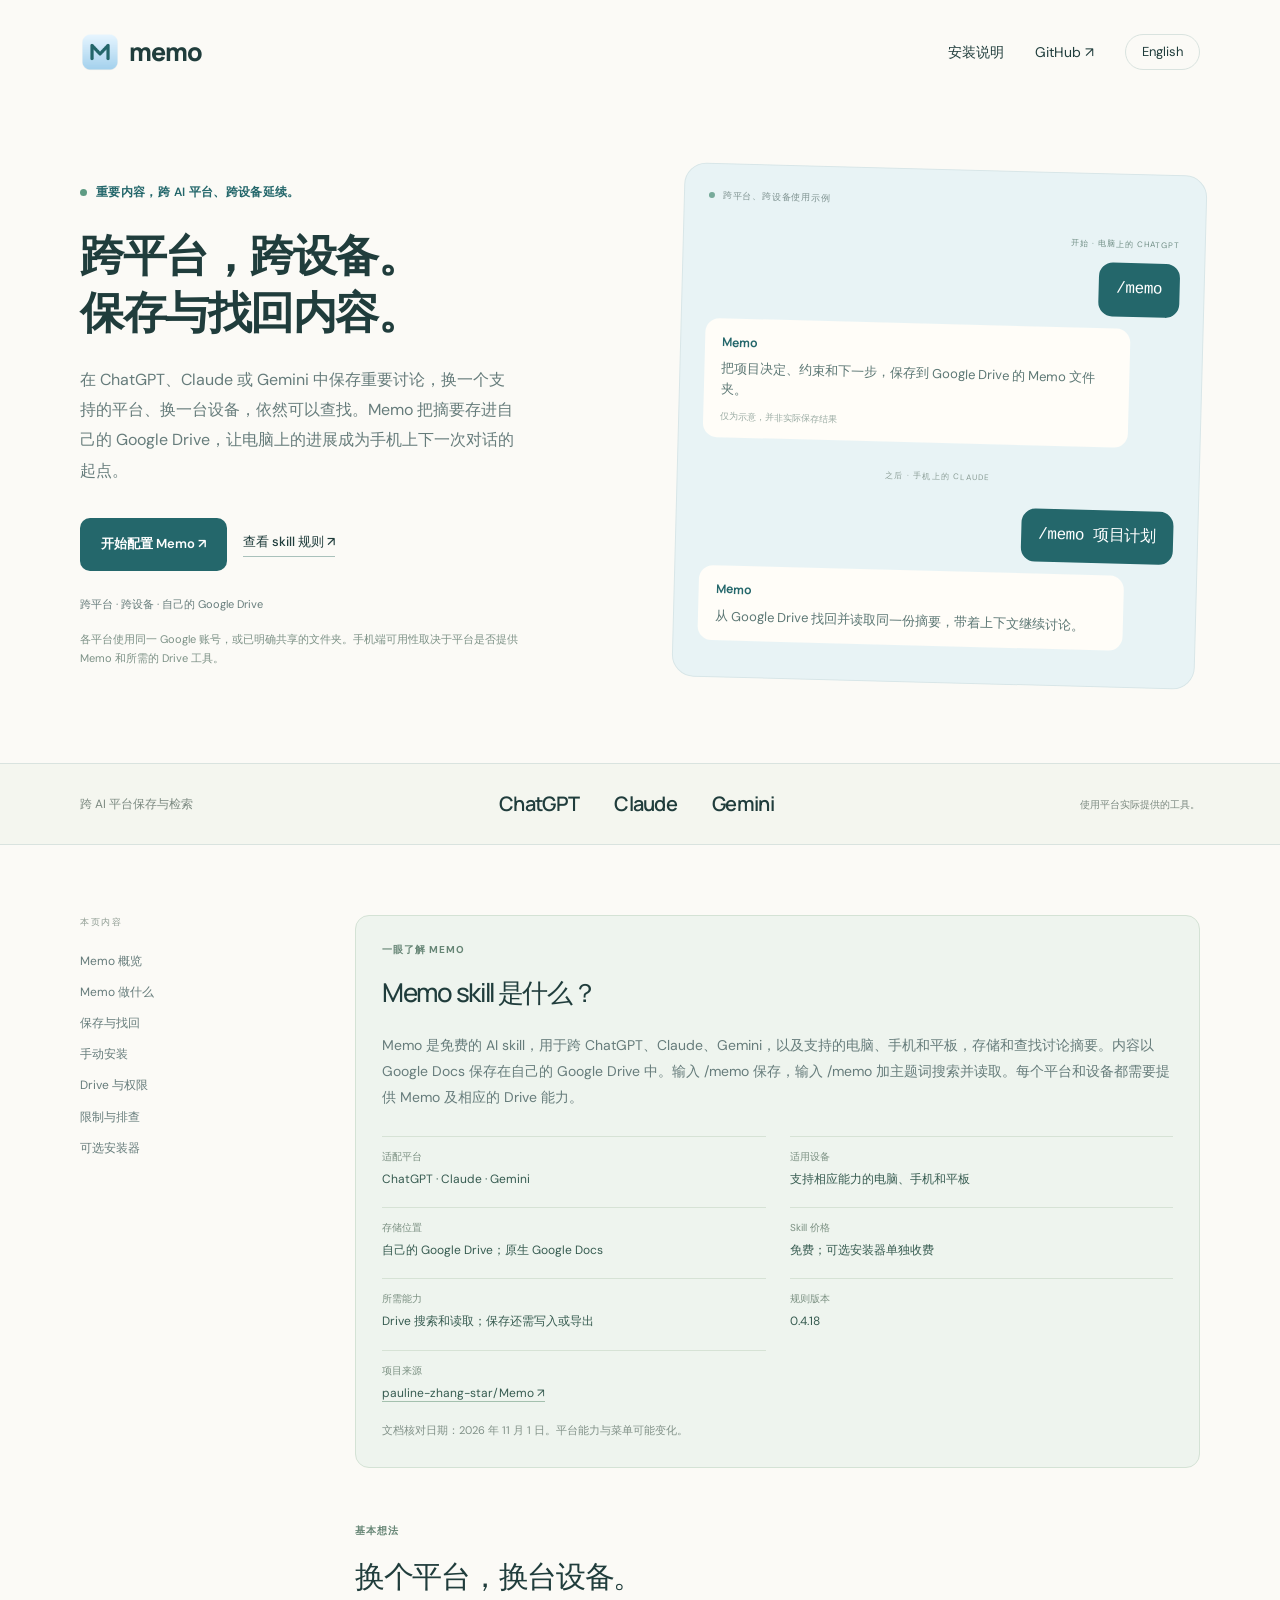
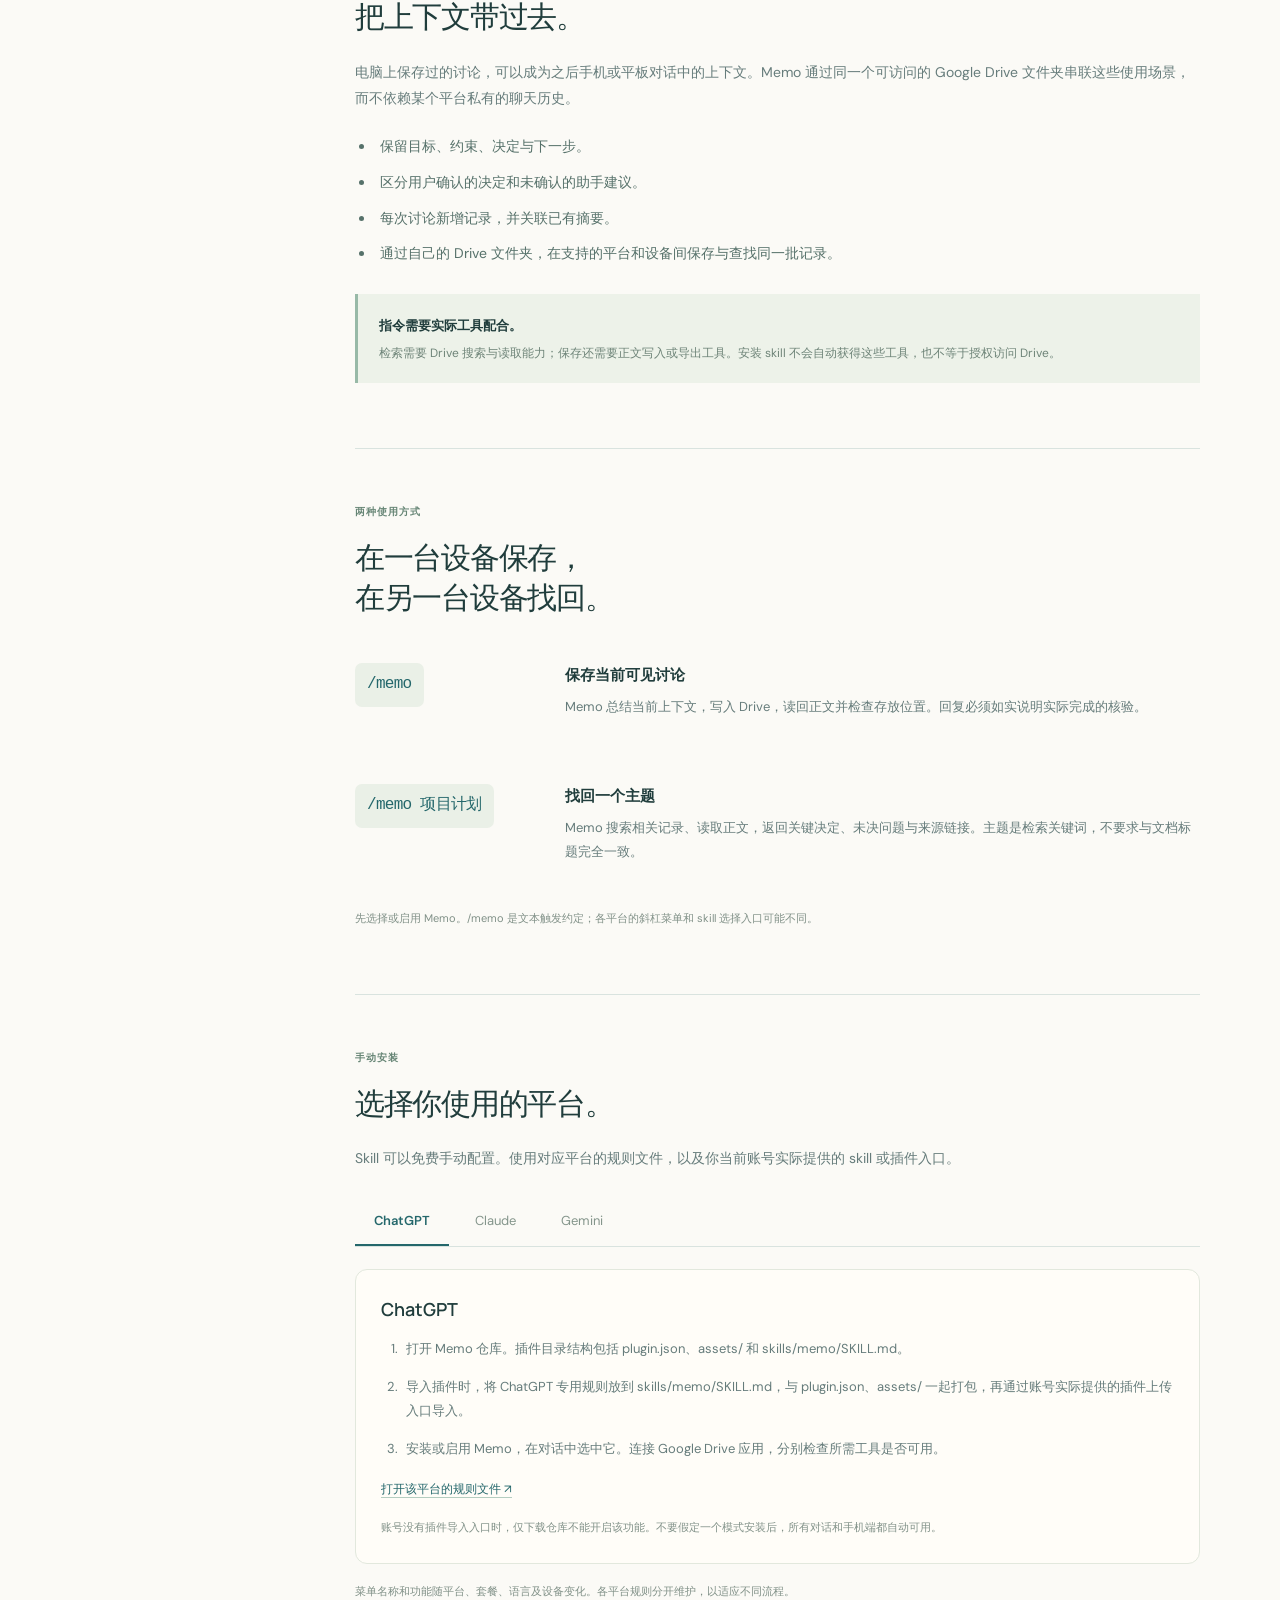
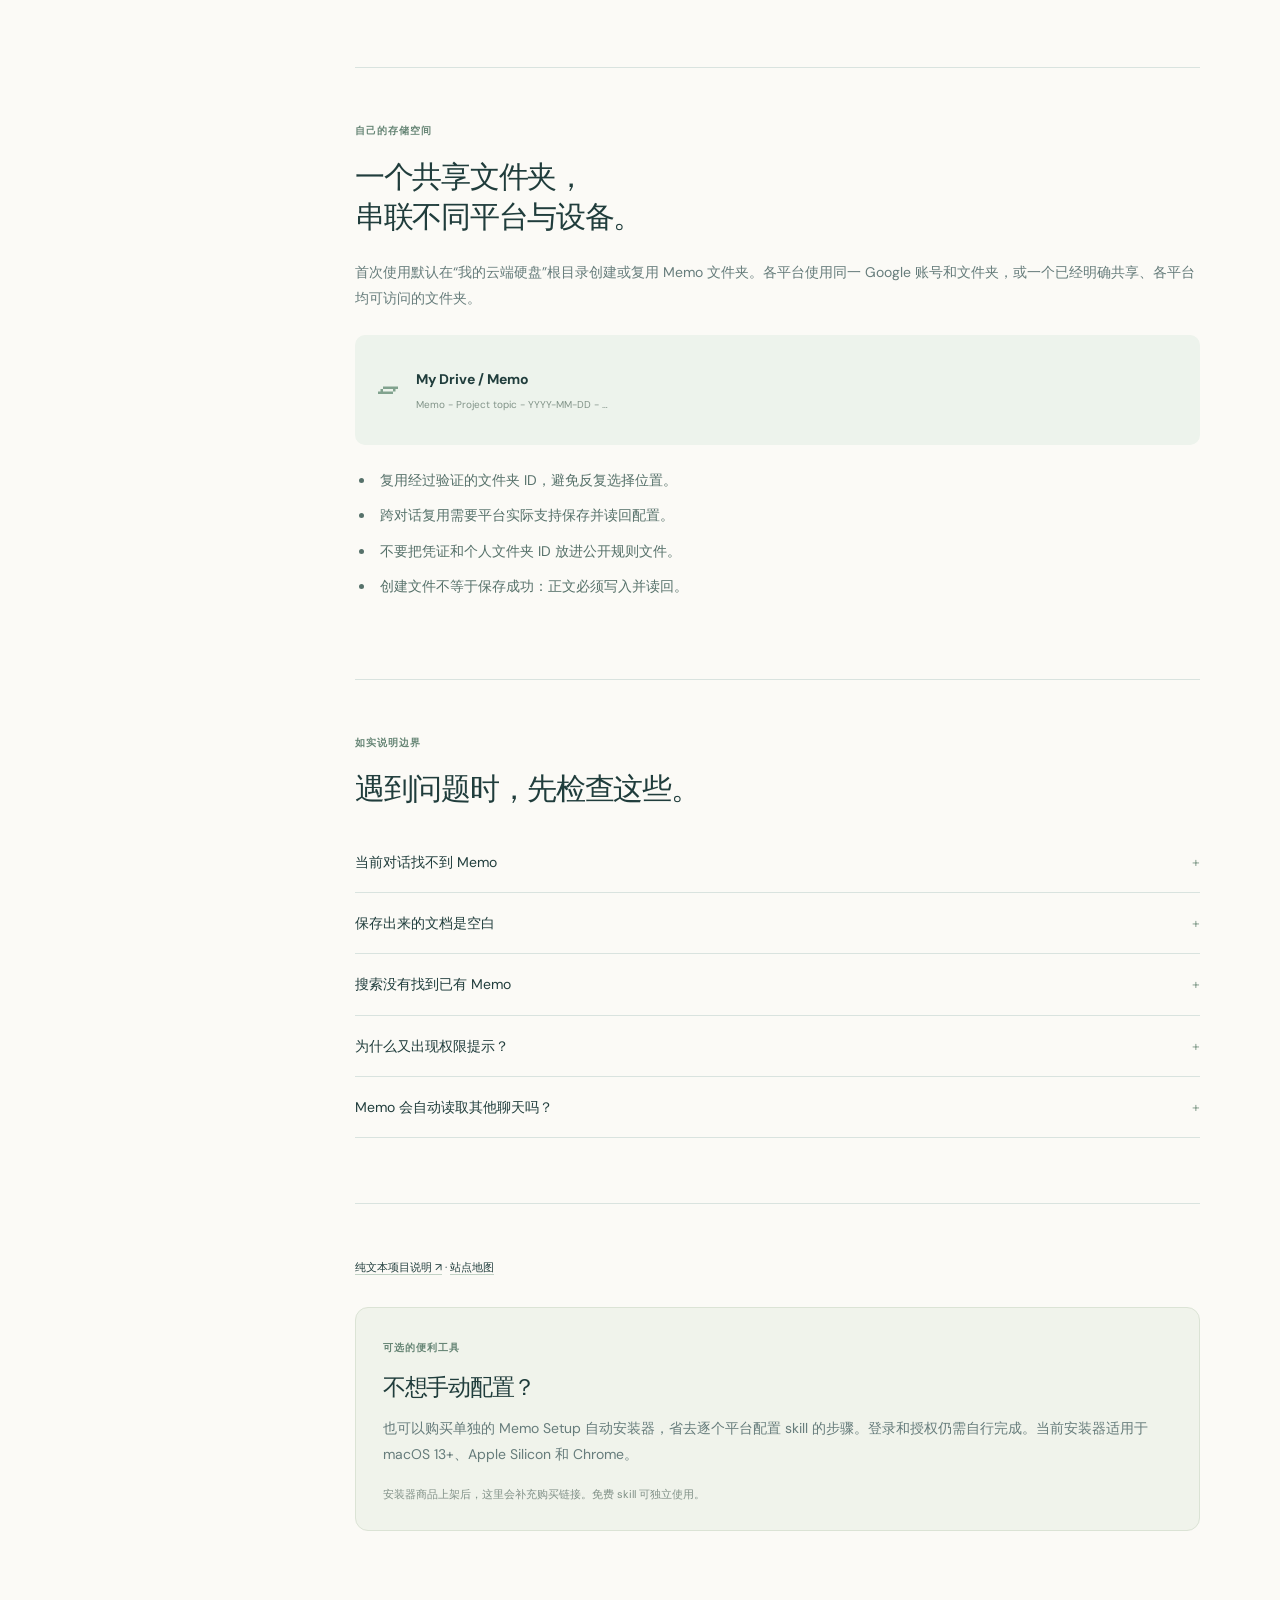
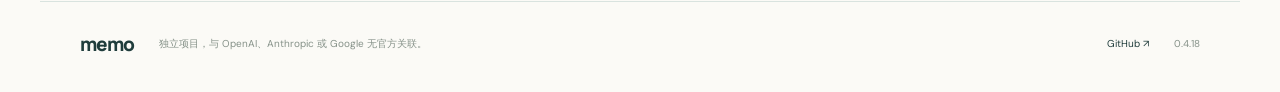
==== commit 8bd87a91: "Emphasize cross-platform and cross-device saving and retrieval" ====
--- a/docs/zh/index.html
+++ b/docs/zh/index.html
@@ -1,8 +1,8 @@
 <!doctype html><html lang="zh-CN"><head>
 <meta charset="UTF-8">
 <meta name="viewport" content="width=device-width,initial-scale=1">
-<title>Memo — 跨平台 AI 对话记忆 Skill | ChatGPT、Claude、Gemini</title>
-<meta name="description" content="免费 Memo skill：将讨论摘要保存到自己的 Google Drive，并在 ChatGPT、Claude、Gemini 中检索。提供中英文规则、手动安装说明、权限与存储核验指南。">
+<title>Memo — 跨平台、跨设备保存与查找 | ChatGPT、Claude、Gemini</title>
+<meta name="description" content="免费 Memo skill：跨 ChatGPT、Claude、Gemini 保存和查找内容，通过自己的 Google Drive 在支持的电脑、手机和平板间找回讨论摘要。含三平台手动安装说明。">
 <meta name="theme-color" content="#e5f3f8">
 <meta name="robots" content="index,follow,max-image-preview:large">
 <link rel="canonical" href="https://pauline-zhang-star.github.io/Memo/zh/">
@@ -12,8 +12,8 @@
 <link rel="sitemap" type="application/xml" href="https://pauline-zhang-star.github.io/Memo/sitemap.xml">
 <meta property="og:type" content="website">
 <meta property="og:site_name" content="Memo">
-<meta property="og:title" content="Memo — 跨平台 AI 对话记忆 Skill | ChatGPT、Claude、Gemini">
-<meta property="og:description" content="免费 Memo skill：将讨论摘要保存到自己的 Google Drive，并在 ChatGPT、Claude、Gemini 中检索。提供中英文规则、手动安装说明、权限与存储核验指南。">
+<meta property="og:title" content="Memo — 跨平台、跨设备保存与查找 | ChatGPT、Claude、Gemini">
+<meta property="og:description" content="免费 Memo skill：跨 ChatGPT、Claude、Gemini 保存和查找内容，通过自己的 Google Drive 在支持的电脑、手机和平板间找回讨论摘要。含三平台手动安装说明。">
 <meta property="og:url" content="https://pauline-zhang-star.github.io/Memo/zh/">
 <meta property="og:locale" content="zh_CN">
 <meta property="og:image" content="https://pauline-zhang-star.github.io/Memo/assets/memo-icon.png">
@@ -21,27 +21,27 @@
 <meta property="og:image:width" content="1024">
 <meta property="og:image:height" content="1024">
 <meta name="twitter:card" content="summary">
-<meta name="twitter:title" content="Memo — 跨平台 AI 对话记忆 Skill | ChatGPT、Claude、Gemini">
-<meta name="twitter:description" content="免费 Memo skill：将讨论摘要保存到自己的 Google Drive，并在 ChatGPT、Claude、Gemini 中检索。提供中英文规则、手动安装说明、权限与存储核验指南。">
+<meta name="twitter:title" content="Memo — 跨平台、跨设备保存与查找 | ChatGPT、Claude、Gemini">
+<meta name="twitter:description" content="免费 Memo skill：跨 ChatGPT、Claude、Gemini 保存和查找内容，通过自己的 Google Drive 在支持的电脑、手机和平板间找回讨论摘要。含三平台手动安装说明。">
 <meta name="twitter:image" content="https://pauline-zhang-star.github.io/Memo/assets/memo-icon.png">
 <link rel="icon" href="../assets/memo-icon.png">
 <link rel="stylesheet" href="../base.css">
 <link rel="stylesheet" href="../docs.css">
 <script defer src="../docs.js"></script>
-<script type="application/ld+json">{"@context": "https://schema.org", "@graph": [{"@type": "WebSite", "@id": "https://pauline-zhang-star.github.io/Memo/#website", "name": "Memo", "url": "https://pauline-zhang-star.github.io/Memo/", "inLanguage": ["en", "zh-CN"]}, {"@type": "WebPage", "@id": "https://pauline-zhang-star.github.io/Memo/zh/#webpage", "url": "https://pauline-zhang-star.github.io/Memo/zh/", "name": "Memo — 跨平台 AI 对话记忆 Skill | ChatGPT、Claude、Gemini", "description": "免费 Memo skill：将讨论摘要保存到自己的 Google Drive，并在 ChatGPT、Claude、Gemini 中检索。提供中英文规则、手动安装说明、权限与存储核验指南。", "inLanguage": "zh-CN", "isPartOf": {"@id": "https://pauline-zhang-star.github.io/Memo/#website"}, "about": {"@id": "https://pauline-zhang-star.github.io/Memo/#skill"}, "dateModified": "2026-11-01", "mainEntity": {"@id": "https://pauline-zhang-star.github.io/Memo/zh/#faq"}}, {"@type": "SoftwareSourceCode", "@id": "https://pauline-zhang-star.github.io/Memo/#skill", "name": "Memo", "alternateName": "Memo skill", "description": "Memo 是独立开发的免费 AI skill，将简洁的讨论摘要保存为你自己 Google Drive 中的 Google Docs。输入 /memo 保存当前可见讨论；输入 /memo 加主题词搜索并读取已有摘要。各平台需要实际提供相应的 Drive 工具。", "url": "https://pauline-zhang-star.github.io/Memo/", "codeRepository": "https://github.com/pauline-zhang-star/Memo", "version": "0.4.18", "runtimePlatform": ["ChatGPT", "Claude", "Gemini"], "author": {"@type": "Person", "name": "pauline-zhang-star", "url": "https://github.com/pauline-zhang-star"}, "subjectOf": {"@id": "https://pauline-zhang-star.github.io/Memo/zh/#webpage"}}, {"@type": "FAQPage", "@id": "https://pauline-zhang-star.github.io/Memo/zh/#faq", "inLanguage": "zh-CN", "mainEntity": [{"@type": "Question", "name": "当前对话找不到 Memo", "acceptedAnswer": {"@type": "Answer", "text": "确认当前平台和模式下已安装、启用并选中 Memo。网页、手机、Chat 和 Work 的可用入口可能不同。只输入 /memo 不会自动完成安装。"}}, {"@type": "Question", "name": "保存出来的文档是空白", "acceptedAnswer": {"@type": "Answer", "text": "创建文件与写入正文是不同操作。Memo 应按返回的文档 ID 直接读取，必要时在同一文档补写一次，而不是重复创建空文件。请以实际核验结果为准。"}}, {"@type": "Question", "name": "搜索没有找到已有 Memo", "acceptedAnswer": {"@type": "Answer", "text": "尝试主题别名和中英文关键词。优先使用实际提供的 Drive 文件搜索；普通 Workspace 上下文搜索可能漏掉刚修改的文件。直接提供文档链接，有助于区分搜索失败和文件不存在。"}}, {"@type": "Question", "name": "为什么又出现权限提示？", "acceptedAnswer": {"@type": "Answer", "text": "各平台独立控制 Drive 授权和单次工具操作确认。已有授权可用时应复用，但 Memo 无法取消必要的确认，也不能自行获得永久权限。"}}, {"@type": "Question", "name": "Memo 会自动读取其他聊天吗？", "acceptedAnswer": {"@type": "Answer", "text": "不会。仅保存当前可见或明确提供的上下文。检索读取相关的 Drive 摘要，并非浏览 AI 账号里的全部聊天。"}}]}]}</script>
+<script type="application/ld+json">{"@context": "https://schema.org", "@graph": [{"@type": "WebSite", "@id": "https://pauline-zhang-star.github.io/Memo/#website", "name": "Memo", "url": "https://pauline-zhang-star.github.io/Memo/", "inLanguage": ["en", "zh-CN"]}, {"@type": "WebPage", "@id": "https://pauline-zhang-star.github.io/Memo/zh/#webpage", "url": "https://pauline-zhang-star.github.io/Memo/zh/", "name": "Memo — 跨平台、跨设备保存与查找 | ChatGPT、Claude、Gemini", "description": "免费 Memo skill：跨 ChatGPT、Claude、Gemini 保存和查找内容，通过自己的 Google Drive 在支持的电脑、手机和平板间找回讨论摘要。含三平台手动安装说明。", "inLanguage": "zh-CN", "isPartOf": {"@id": "https://pauline-zhang-star.github.io/Memo/#website"}, "about": {"@id": "https://pauline-zhang-star.github.io/Memo/#skill"}, "dateModified": "2026-11-01", "mainEntity": {"@id": "https://pauline-zhang-star.github.io/Memo/zh/#faq"}}, {"@type": "SoftwareSourceCode", "@id": "https://pauline-zhang-star.github.io/Memo/#skill", "name": "Memo", "alternateName": "Memo skill", "description": "Memo 是免费的 AI skill，用于跨 ChatGPT、Claude、Gemini，以及支持的电脑、手机和平板，存储和查找讨论摘要。内容以 Google Docs 保存在自己的 Google Drive 中。输入 /memo 保存，输入 /memo 加主题词搜索并读取。每个平台和设备都需要提供 Memo 及相应的 Drive 能力。", "url": "https://pauline-zhang-star.github.io/Memo/", "codeRepository": "https://github.com/pauline-zhang-star/Memo", "version": "0.4.18", "runtimePlatform": ["ChatGPT", "Claude", "Gemini"], "author": {"@type": "Person", "name": "pauline-zhang-star", "url": "https://github.com/pauline-zhang-star"}, "subjectOf": {"@id": "https://pauline-zhang-star.github.io/Memo/zh/#webpage"}}, {"@type": "FAQPage", "@id": "https://pauline-zhang-star.github.io/Memo/zh/#faq", "inLanguage": "zh-CN", "mainEntity": [{"@type": "Question", "name": "当前对话找不到 Memo", "acceptedAnswer": {"@type": "Answer", "text": "确认当前平台和模式下已安装、启用并选中 Memo。网页、手机、Chat 和 Work 的可用入口可能不同。只输入 /memo 不会自动完成安装。"}}, {"@type": "Question", "name": "保存出来的文档是空白", "acceptedAnswer": {"@type": "Answer", "text": "创建文件与写入正文是不同操作。Memo 应按返回的文档 ID 直接读取，必要时在同一文档补写一次，而不是重复创建空文件。请以实际核验结果为准。"}}, {"@type": "Question", "name": "搜索没有找到已有 Memo", "acceptedAnswer": {"@type": "Answer", "text": "尝试主题别名和中英文关键词。优先使用实际提供的 Drive 文件搜索；普通 Workspace 上下文搜索可能漏掉刚修改的文件。直接提供文档链接，有助于区分搜索失败和文件不存在。"}}, {"@type": "Question", "name": "为什么又出现权限提示？", "acceptedAnswer": {"@type": "Answer", "text": "各平台独立控制 Drive 授权和单次工具操作确认。已有授权可用时应复用，但 Memo 无法取消必要的确认，也不能自行获得永久权限。"}}, {"@type": "Question", "name": "Memo 会自动读取其他聊天吗？", "acceptedAnswer": {"@type": "Answer", "text": "不会。仅保存当前可见或明确提供的上下文。检索读取相关的 Drive 摘要，并非浏览 AI 账号里的全部聊天。"}}]}]}</script>
 </head><body>
 <header class="header wrap"><a class="brand" href="#"><img src="../assets/memo-icon.png" alt="" width="40" height="40"><span>memo</span></a><nav aria-label="Main"><a href="#install" data-t="navInstall">安装说明</a><a href="https://github.com/pauline-zhang-star/Memo" target="_blank" rel="noopener">GitHub ↗</a><a id="language" href="../" lang="en" hreflang="en">English</a></nav></header>
 <main>
-<section class="doc-hero wrap"><div><div class="eyebrow"><span></span><span data-t="eyebrow">给值得保留的讨论，一份记忆。</span></div><h1 data-t="hero">Memo：把 AI 对话记忆<br>存进自己的 Drive。</h1><p class="lede" data-t="intro">Memo 是免费的 AI skill，把讨论摘要保存到 Google Drive，并在 ChatGPT、Claude 和 Gemini 中检索。让决定、约束与下一步，成为下次对话可找回的上下文。</p><div class="hero-actions"><a class="button primary" href="#install" data-t="start">开始配置 Memo ↗</a><a class="text-link" href="https://github.com/pauline-zhang-star/Memo/tree/main/skills/memo" target="_blank" rel="noopener" data-t="readSkill">查看 skill 规则 ↗</a></div><p class="doc-sub" data-t="free">免费 skill · 中英文规则 · 自己的 Drive</p></div><div class="conversation"><div class="conversation-top"><span class="tiny-dot"></span><span data-t="exampleLabel">工作流程示例</span></div><div class="message user"><code>/memo</code></div><div class="message assistant"><span class="message-label">Memo</span><p data-t="exampleSave">把项目决定、约束和下一步，整理成一份简短记录。</p><span class="example-state" data-t="exampleNote">仅为示意，并非实际保存结果</span></div><div class="conversation-break" data-t="nextChat">在之后的一次对话中</div><div class="message user"><code data-t="exampleCommand">/memo 项目计划</code></div><div class="message assistant"><span class="message-label">Memo</span><p data-t="exampleRead">搜索并读取相关记录，带着上下文继续讨论。</p></div></div></section>
-<div class="platform-strip"><div class="wrap strip-inner"><span data-t="platformLabel">为不同平台分别适配规则</span><div><span>ChatGPT</span><span>Claude</span><span>Gemini</span></div><span class="strip-aside" data-t="toolsNote">使用平台实际提供的工具。</span></div></div>
+<section class="doc-hero wrap"><div><div class="eyebrow"><span></span><span data-t="eyebrow">重要内容，跨 AI 平台、跨设备延续。</span></div><h1 data-t="hero">跨平台，跨设备。<br>保存与找回内容。</h1><p class="lede" data-t="intro">在 ChatGPT、Claude 或 Gemini 中保存重要讨论，换一个支持的平台、换一台设备，依然可以查找。Memo 把摘要存进自己的 Google Drive，让电脑上的进展成为手机上下一次对话的起点。</p><div class="hero-actions"><a class="button primary" href="#install" data-t="start">开始配置 Memo ↗</a><a class="text-link" href="https://github.com/pauline-zhang-star/Memo/tree/main/skills/memo" target="_blank" rel="noopener" data-t="readSkill">查看 skill 规则 ↗</a></div><p class="doc-sub" data-t="free">跨平台 · 跨设备 · 自己的 Google Drive</p><p class="hero-scope" data-t="deviceScope">各平台使用同一 Google 账号，或已明确共享的文件夹。手机端可用性取决于平台是否提供 Memo 和所需的 Drive 工具。</p></div><div class="conversation"><div class="conversation-top"><span class="tiny-dot"></span><span data-t="exampleLabel">跨平台、跨设备使用示例</span></div><div class="message-device" data-t="firstDevice">开始 · 电脑上的 CHATGPT</div><div class="message user"><code>/memo</code></div><div class="message assistant"><span class="message-label">Memo</span><p data-t="exampleSave">把项目决定、约束和下一步，保存到 Google Drive 的 Memo 文件夹。</p><span class="example-state" data-t="exampleNote">仅为示意，并非实际保存结果</span></div><div class="conversation-break" data-t="nextChat">之后 · 手机上的 CLAUDE</div><div class="message user"><code data-t="exampleCommand">/memo 项目计划</code></div><div class="message assistant"><span class="message-label">Memo</span><p data-t="exampleRead">从 Google Drive 找回并读取同一份摘要，带着上下文继续讨论。</p></div></div></section>
+<div class="platform-strip"><div class="wrap strip-inner"><span data-t="platformLabel">跨 AI 平台保存与检索</span><div><span>ChatGPT</span><span>Claude</span><span>Gemini</span></div><span class="strip-aside" data-t="toolsNote">使用平台实际提供的工具。</span></div></div>
 <div class="doc-layout wrap"><aside class="doc-nav"><span data-t="contents">本页内容</span><a href="#quick-answer" data-t="quickNav">Memo 概览</a><a href="#overview" data-t="overviewNav">Memo 做什么</a><a href="#usage" data-t="usageNav">保存与找回</a><a href="#install" data-t="installNav">手动安装</a><a href="#drive" data-t="driveNav">Drive 与权限</a><a href="#limits" data-t="limitsNav">限制与排查</a><a href="#optional" data-t="optionalNav">可选安装器</a></aside><div class="doc-content">
-<section id="quick-answer" class="quick-answer"><div class="section-label" data-t="quickLabel">一眼了解 MEMO</div><h2 data-t="quickTitle">Memo skill 是什么？</h2><p data-t="quickAnswer">Memo 是独立开发的免费 AI skill，将简洁的讨论摘要保存为你自己 Google Drive 中的 Google Docs。输入 /memo 保存当前可见讨论；输入 /memo 加主题词搜索并读取已有摘要。各平台需要实际提供相应的 Drive 工具。</p><dl class="fact-grid"><div><dt data-t="factPlatforms">适配平台</dt><dd>ChatGPT · Claude · Gemini</dd></div><div><dt data-t="factStorage">存储位置</dt><dd data-t="factStorageValue">自己的 Google Drive；原生 Google Docs</dd></div><div><dt data-t="factCost">Skill 价格</dt><dd data-t="factCostValue">免费；可选安装器单独收费</dd></div><div><dt data-t="factRequirements">所需能力</dt><dd data-t="factRequirementsValue">Drive 搜索和读取；保存还需写入或导出</dd></div><div><dt data-t="factVersion">规则版本</dt><dd>0.4.18</dd></div><div><dt data-t="factSource">项目来源</dt><dd><a href="https://github.com/pauline-zhang-star/Memo" target="_blank" rel="noopener">pauline-zhang-star/Memo ↗</a></dd></div></dl><p class="small-note" data-t="reviewed">文档核对日期：2026 年 11 月 1 日。平台能力与菜单可能变化。</p></section><section id="overview"><div class="section-label" data-t="overviewLabel">基本想法</div><h2 data-t="overviewTitle">留住决定，<br>不必搬运整段聊天。</h2><p data-t="overviewText">Memo 是一套 skill 指令，不是单独的记忆托管服务。它指导 AI 平台把重要上下文整理成原生 Google Doc，并在需要时检索相关记录。</p><ul class="doc-list"><li data-t="what1">保留目标、约束、决定与下一步。</li><li data-t="what2">区分用户确认的决定和未确认的助手建议。</li><li data-t="what3">每次讨论新增记录，并关联已有摘要。</li><li data-t="what4">以自己的 Google Drive 作为跨平台的共享来源。</li></ul><div class="note"><strong data-t="toolsTitle">指令需要实际工具配合。</strong><p data-t="toolsBody">检索需要 Drive 搜索与读取能力；保存还需要正文写入或导出工具。安装 skill 不会自动获得这些工具，也不等于授权访问 Drive。</p></div></section>
-<section id="usage"><div class="section-label" data-t="usageLabel">两种使用方式</div><h2 data-t="usageTitle">现在保存，以后找回。</h2><div class="usage-example"><code>/memo</code><div><h3 data-t="saveTitle">保存当前可见讨论</h3><p data-t="saveBody">Memo 总结当前上下文，写入 Drive，读回正文并检查存放位置。回复必须如实说明实际完成的核验。</p></div></div><div class="usage-example"><code data-t="recallCode">/memo 项目计划</code><div><h3 data-t="recallTitle">找回一个主题</h3><p data-t="recallBody">Memo 搜索相关记录、读取正文，返回关键决定、未决问题与来源链接。主题是检索关键词，不要求与文档标题完全一致。</p></div></div><p class="small-note" data-t="commandNote">先选择或启用 Memo。/memo 是文本触发约定；各平台的斜杠菜单和 skill 选择入口可能不同。</p></section>
+<section id="quick-answer" class="quick-answer"><div class="section-label" data-t="quickLabel">一眼了解 MEMO</div><h2 data-t="quickTitle">Memo skill 是什么？</h2><p data-t="quickAnswer">Memo 是免费的 AI skill，用于跨 ChatGPT、Claude、Gemini，以及支持的电脑、手机和平板，存储和查找讨论摘要。内容以 Google Docs 保存在自己的 Google Drive 中。输入 /memo 保存，输入 /memo 加主题词搜索并读取。每个平台和设备都需要提供 Memo 及相应的 Drive 能力。</p><dl class="fact-grid"><div><dt data-t="factPlatforms">适配平台</dt><dd>ChatGPT · Claude · Gemini</dd></div><div><dt data-t="factDevices">适用设备</dt><dd data-t="factDevicesValue">支持相应能力的电脑、手机和平板</dd></div><div><dt data-t="factStorage">存储位置</dt><dd data-t="factStorageValue">自己的 Google Drive；原生 Google Docs</dd></div><div><dt data-t="factCost">Skill 价格</dt><dd data-t="factCostValue">免费；可选安装器单独收费</dd></div><div><dt data-t="factRequirements">所需能力</dt><dd data-t="factRequirementsValue">Drive 搜索和读取；保存还需写入或导出</dd></div><div><dt data-t="factVersion">规则版本</dt><dd>0.4.18</dd></div><div><dt data-t="factSource">项目来源</dt><dd><a href="https://github.com/pauline-zhang-star/Memo" target="_blank" rel="noopener">pauline-zhang-star/Memo ↗</a></dd></div></dl><p class="small-note" data-t="reviewed">文档核对日期：2026 年 11 月 1 日。平台能力与菜单可能变化。</p></section><section id="overview"><div class="section-label" data-t="overviewLabel">基本想法</div><h2 data-t="overviewTitle">换个平台，换台设备。<br>把上下文带过去。</h2><p data-t="overviewText">电脑上保存过的讨论，可以成为之后手机或平板对话中的上下文。Memo 通过同一个可访问的 Google Drive 文件夹串联这些使用场景，而不依赖某个平台私有的聊天历史。</p><ul class="doc-list"><li data-t="what1">保留目标、约束、决定与下一步。</li><li data-t="what2">区分用户确认的决定和未确认的助手建议。</li><li data-t="what3">每次讨论新增记录，并关联已有摘要。</li><li data-t="what4">通过自己的 Drive 文件夹，在支持的平台和设备间保存与查找同一批记录。</li></ul><div class="note"><strong data-t="toolsTitle">指令需要实际工具配合。</strong><p data-t="toolsBody">检索需要 Drive 搜索与读取能力；保存还需要正文写入或导出工具。安装 skill 不会自动获得这些工具，也不等于授权访问 Drive。</p></div></section>
+<section id="usage"><div class="section-label" data-t="usageLabel">两种使用方式</div><h2 data-t="usageTitle">在一台设备保存，<br>在另一台设备找回。</h2><div class="usage-example"><code>/memo</code><div><h3 data-t="saveTitle">保存当前可见讨论</h3><p data-t="saveBody">Memo 总结当前上下文，写入 Drive，读回正文并检查存放位置。回复必须如实说明实际完成的核验。</p></div></div><div class="usage-example"><code data-t="recallCode">/memo 项目计划</code><div><h3 data-t="recallTitle">找回一个主题</h3><p data-t="recallBody">Memo 搜索相关记录、读取正文，返回关键决定、未决问题与来源链接。主题是检索关键词，不要求与文档标题完全一致。</p></div></div><p class="small-note" data-t="commandNote">先选择或启用 Memo。/memo 是文本触发约定；各平台的斜杠菜单和 skill 选择入口可能不同。</p></section>
 <section id="install"><div class="section-label" data-t="installLabel">手动安装</div><h2 data-t="installTitle">选择你使用的平台。</h2><p data-t="installIntro">Skill 可以免费手动配置。使用对应平台的规则文件，以及你当前账号实际提供的 skill 或插件入口。</p><div class="platform-tabs" role="tablist" aria-label="Platform"><button id="tab-chatgpt" role="tab" aria-controls="panel-chatgpt" aria-selected="true" tabindex="0" data-platform="chatgpt">ChatGPT</button><button id="tab-claude" role="tab" aria-controls="panel-claude" aria-selected="false" tabindex="-1" data-platform="claude">Claude</button><button id="tab-gemini" role="tab" aria-controls="panel-gemini" aria-selected="false" tabindex="-1" data-platform="gemini">Gemini</button></div>
 <div id="panel-chatgpt" class="install-panel" role="tabpanel" aria-labelledby="tab-chatgpt"><h3>ChatGPT</h3><ol><li data-t="gpt1">打开 Memo 仓库。插件目录结构包括 plugin.json、assets/ 和 skills/memo/SKILL.md。</li><li data-t="gpt2">导入插件时，将 ChatGPT 专用规则放到 skills/memo/SKILL.md，与 plugin.json、assets/ 一起打包，再通过账号实际提供的插件上传入口导入。</li><li data-t="gpt3">安装或启用 Memo，在对话中选中它。连接 Google Drive 应用，分别检查所需工具是否可用。</li></ol><a class="file-link" href="https://github.com/pauline-zhang-star/Memo/blob/main/platforms/chatgpt/memo/SKILL.md" target="_blank" rel="noopener" data-t="openRules">打开该平台的规则文件 ↗</a><p class="small-note" data-t="gptNote">账号没有插件导入入口时，仅下载仓库不能开启该功能。不要假定一个模式安装后，所有对话和手机端都自动可用。</p></div>
 <div id="panel-claude" class="install-panel" role="tabpanel" aria-labelledby="tab-claude"><h3>Claude</h3><ol><li data-t="claude1">打开 Claude 专用规则文件，通过 GitHub 原始文件下载保存为 SKILL.md。</li><li data-t="claude2">在 Claude 自定义设置中打开 Skills，通过当前界面接受的格式上传技能，导入后启用 Memo。</li><li data-t="claude3">在 Claude 连接 Google Drive；在支持的对话中选择或调用 Memo，分别检查搜索、读取与写入能力。</li></ol><a class="file-link" href="https://github.com/pauline-zhang-star/Memo/blob/main/platforms/claude/memo/SKILL.md" target="_blank" rel="noopener" data-t="openRules">打开该平台的规则文件 ↗</a><p class="small-note" data-t="claudeNote">替换已有技能时，保留个人 memo_storage 配置。不要用通用文件的 null 覆盖已经验证的文件夹 ID。</p></div>
 <div id="panel-gemini" class="install-panel" role="tabpanel" aria-labelledby="tab-gemini"><h3>Gemini</h3><ol><li data-t="gemini1">打开 Gemini 专用规则文件，保存 SKILL.md。</li><li data-t="gemini2">在 Gemini 打开“自定义 → 技能”，通过实际提供的上传或创建入口导入。若手动填写指令，使用 YAML 元数据之后的规则正文，技能命名为 memo。</li><li data-t="gemini3">保存并启用技能，连接可用的 Google Workspace／Drive 集成；检索时明确要求 Memo 在 Google Drive 中查找。</li></ol><a class="file-link" href="https://github.com/pauline-zhang-star/Memo/blob/main/platforms/gemini/memo/SKILL.md" target="_blank" rel="noopener" data-t="openRules">打开该平台的规则文件 ↗</a><p class="small-note" data-t="geminiNote">网页和手机端的工具可能不同。只要搜索和读取可用，缺少写入工具不妨碍检索。</p></div><p class="small-note" data-t="uiNote">菜单名称和功能随平台、套餐、语言及设备变化。各平台规则分开维护，以适应不同流程。</p></section>
-<section id="drive"><div class="section-label" data-t="driveLabel">自己的存储空间</div><h2 data-t="driveTitle">一个 Memo 文件夹，<br>一个清晰的记录来源。</h2><p data-t="driveText">首次使用默认在“我的云端硬盘”根目录创建或复用 Memo 文件夹。各平台使用同一 Google 账号和文件夹，或一个已经明确共享、各平台均可访问的文件夹。</p><div class="folder-preview"><span aria-hidden="true">▱</span><div><strong>My Drive / Memo</strong><p>Memo - Project topic - YYYY-MM-DD - …</p></div></div><ul class="doc-list"><li data-t="drive1">复用经过验证的文件夹 ID，避免反复选择位置。</li><li data-t="drive2">跨对话复用需要平台实际支持保存并读回配置。</li><li data-t="drive3">不要把凭证和个人文件夹 ID 放进公开规则文件。</li><li data-t="drive4">创建文件不等于保存成功：正文必须写入并读回。</li></ul></section>
+<section id="drive"><div class="section-label" data-t="driveLabel">自己的存储空间</div><h2 data-t="driveTitle">一个共享文件夹，<br>串联不同平台与设备。</h2><p data-t="driveText">首次使用默认在“我的云端硬盘”根目录创建或复用 Memo 文件夹。各平台使用同一 Google 账号和文件夹，或一个已经明确共享、各平台均可访问的文件夹。</p><div class="folder-preview"><span aria-hidden="true">▱</span><div><strong>My Drive / Memo</strong><p>Memo - Project topic - YYYY-MM-DD - …</p></div></div><ul class="doc-list"><li data-t="drive1">复用经过验证的文件夹 ID，避免反复选择位置。</li><li data-t="drive2">跨对话复用需要平台实际支持保存并读回配置。</li><li data-t="drive3">不要把凭证和个人文件夹 ID 放进公开规则文件。</li><li data-t="drive4">创建文件不等于保存成功：正文必须写入并读回。</li></ul></section>
 <section id="limits"><div class="section-label" data-t="limitsLabel">如实说明边界</div><h2 data-t="limitsTitle">遇到问题时，先检查这些。</h2><details id="faq-availability"><summary data-t="q1">当前对话找不到 Memo</summary><p data-t="a1">确认当前平台和模式下已安装、启用并选中 Memo。网页、手机、Chat 和 Work 的可用入口可能不同。只输入 /memo 不会自动完成安装。</p></details><details id="faq-empty-document"><summary data-t="q2">保存出来的文档是空白</summary><p data-t="a2">创建文件与写入正文是不同操作。Memo 应按返回的文档 ID 直接读取，必要时在同一文档补写一次，而不是重复创建空文件。请以实际核验结果为准。</p></details><details id="faq-search"><summary data-t="q3">搜索没有找到已有 Memo</summary><p data-t="a3">尝试主题别名和中英文关键词。优先使用实际提供的 Drive 文件搜索；普通 Workspace 上下文搜索可能漏掉刚修改的文件。直接提供文档链接，有助于区分搜索失败和文件不存在。</p></details><details id="faq-permissions"><summary data-t="q4">为什么又出现权限提示？</summary><p data-t="a4">各平台独立控制 Drive 授权和单次工具操作确认。已有授权可用时应复用，但 Memo 无法取消必要的确认，也不能自行获得永久权限。</p></details><details id="faq-other-chats"><summary data-t="q5">Memo 会自动读取其他聊天吗？</summary><p data-t="a5">不会。仅保存当前可见或明确提供的上下文。检索读取相关的 Drive 摘要，并非浏览 AI 账号里的全部聊天。</p></details></section>
 <p class="docs-resources"><a href="./reference.md" data-t="textReference">纯文本项目说明 ↗</a> · <a href="../sitemap.xml" data-t="sitemapLink">站点地图</a></p><section id="optional" class="optional"><span class="section-label" data-t="optionalLabel">可选的便利工具</span><h2 data-t="optionalTitle">不想手动配置？</h2><p data-t="optionalText">也可以购买单独的 Memo Setup 自动安装器，省去逐个平台配置 skill 的步骤。登录和授权仍需自行完成。当前安装器适用于 macOS 13+、Apple Silicon 和 Chrome。</p><a id="installer-link" hidden target="_blank" rel="noopener" data-t="purchaseLink">在 Gumroad 查看可选安装器 ↗</a><p id="installer-pending" class="small-note" data-t="purchasePending">安装器商品上架后，这里会补充购买链接。免费 skill 可独立使用。</p></section>
 </div></div></main><footer class="wrap footer"><div class="brand footer-brand">memo</div><p data-t="footer">独立项目，与 OpenAI、Anthropic 或 Google 无官方关联。</p><a href="https://github.com/pauline-zhang-star/Memo" target="_blank" rel="noopener">GitHub ↗</a><span>0.4.18</span></footer></body></html>
--- a/docs/docs.css
+++ b/docs/docs.css
@@ -1,3 +1,5 @@
 .doc-hero{display:grid;grid-template-columns:1fr 1fr;gap:75px;align-items:center;padding-top:65px;padding-bottom:80px}.doc-sub{font-size:11px;color:var(--muted);margin-top:25px}.conversation{background:#e8f3f5;border:1px solid #d8e6e8;border-radius:22px;padding:24px;transform:rotate(1.5deg)}.conversation-top{display:flex;align-items:center;gap:8px;font-size:9px;letter-spacing:1.3px;color:#7e9290;margin-bottom:25px}.tiny-dot{width:6px;height:6px;border-radius:50%;background:#77aa9a}.message{font-size:13px;max-width:90%;margin-bottom:12px;border-radius:14px;padding:14px 17px}.message.user{background:#24676b;color:#fff;margin-left:auto;width:max-content}.message.user code{font-size:16px;color:inherit;letter-spacing:-.4px}.message.assistant{background:#fffdf8;color:#5c7774}.message-label{font-family:Manrope,sans-serif;font-weight:700;font-size:12px;color:var(--teal);display:block;margin-bottom:7px}.example-state{font-size:9px;color:#9aaba3;display:block;margin-top:9px}.conversation-break{font-size:8px;letter-spacing:1.2px;color:#8a9d96;text-align:center;padding:15px 0 23px}.doc-layout{display:grid;grid-template-columns:200px minmax(0,1fr);gap:75px;padding-top:70px;padding-bottom:70px}.doc-nav{display:flex;flex-direction:column;gap:12px;position:sticky;top:30px;align-self:start;font-size:12px;color:var(--muted)}.doc-nav>span{font-size:9px;letter-spacing:1.5px;margin-bottom:10px;color:#8d9b91}.doc-nav a:hover{color:var(--teal)}.doc-content section{padding-bottom:65px;margin-bottom:55px;border-bottom:1px solid var(--line);scroll-margin-top:40px}.doc-content section:last-child{margin-bottom:0}.doc-content h2{font-size:32px;margin:17px 0 23px}.doc-content>section>p{font-size:14px;line-height:1.85;color:var(--muted)}.doc-list{font-size:14px;line-height:1.9;margin-top:22px;padding-left:20px;color:#56716a}.doc-list li{padding-left:5px;margin-bottom:9px}.note{border-left:3px solid #98b9a7;background:#edf2e9;padding:18px 21px;margin-top:27px}.note strong{font-size:13px}.note p{font-size:12px;line-height:1.8;color:#6e8478;margin-top:6px}.usage-example{margin:25px 0;padding:20px 0;display:grid;grid-template-columns:190px 1fr;gap:20px;align-items:start}.usage-example code{font-size:16px;background:#eaf0e7;border-radius:7px;padding:9px 12px;display:block;width:max-content;max-width:100%;overflow-wrap:anywhere}.usage-example h3{font-size:15px;font-weight:600}.usage-example p{font-size:13px;color:var(--muted);line-height:1.85;margin-top:8px}.doc-content .small-note,.small-note{font-size:11px;line-height:1.8;color:#819188;margin-top:18px}.platform-tabs{display:flex;gap:7px;margin-top:27px;border-bottom:1px solid var(--line);padding-bottom:0}.platform-tabs button{padding:12px 19px;border:0;border-bottom:2px solid transparent;background:transparent;color:#84958b;font-size:13px;cursor:pointer}.platform-tabs button[aria-selected=true]{color:var(--teal);border-bottom-color:var(--teal);font-weight:600}.install-panel{background:#fffdf8;padding:25px;margin-top:22px;border:1px solid #e2e8dd;border-radius:12px}.install-panel h3{font-size:18px;font-weight:600}.install-panel ol{font-size:13px;color:var(--muted);padding-left:20px;line-height:1.9}.install-panel li{padding-left:5px;margin-bottom:13px}.file-link{font-size:12px;color:var(--teal);border-bottom:1px solid #b4cdc0}.folder-preview{display:flex;align-items:center;gap:18px;padding:23px;background:#edf3ec;border-radius:10px;margin-top:23px}.folder-preview>span{font-size:40px;color:#81a28e}.folder-preview strong{font-size:14px}.folder-preview p{font-size:10px;color:#819388;margin-top:5px}.doc-content details{border-bottom:1px solid var(--line)}.doc-content summary{font-size:14px;cursor:pointer;padding:19px 24px 19px 0;position:relative;list-style:none}.doc-content summary::-webkit-details-marker{display:none}.doc-content summary:after{content:'+';position:absolute;right:0;color:#8ca394}.doc-content details[open] summary:after{content:'−'}.doc-content details>p{font-size:13px;line-height:1.85;color:var(--muted);padding-bottom:22px}.doc-content section.optional{padding:25px 27px;border:1px solid #dbe3d5;border-radius:13px;background:#f0f3eb}.optional h2{font-size:24px;margin:12px 0 14px}.optional a{display:inline-block;margin-top:15px;font-size:12px;border-bottom:1px solid #b4c9b9}[hidden]{display:none!important}html[lang|=zh] .doc-hero h1{font-size:52px}html[lang|=zh] .doc-content h2{font-size:30px}html[lang|=zh] .doc-content .optional h2{font-size:23px}@media(max-width:1000px){.doc-hero{gap:30px}.doc-layout{gap:35px;grid-template-columns:170px minmax(0,1fr)}.usage-example{grid-template-columns:1fr;gap:15px}}@media(max-width:760px){.doc-hero{grid-template-columns:minmax(0,1fr);padding-top:30px;padding-bottom:45px;gap:35px}.conversation{max-width:480px;padding:20px;transform:none}.doc-layout{grid-template-columns:minmax(0,1fr);padding-top:38px;gap:38px}.doc-nav{position:static;display:flex;flex-direction:row;flex-wrap:wrap;gap:10px 18px;padding-bottom:22px;border-bottom:1px solid var(--line);font-size:11px}.doc-nav>span{flex-basis:100%;margin-bottom:3px}.doc-content section{margin-bottom:35px;padding-bottom:40px}.doc-content h2{font-size:29px}.doc-content>section>p{font-size:13px}.doc-list{font-size:13px}.platform-tabs button{padding:11px 17px}.install-panel{padding:20px}.doc-hero .lede{font-size:15px}html[lang|=zh] .doc-hero h1{font-size:41px}html[lang|=zh] .doc-content h2{font-size:29px}.doc-sub{font-size:10px}}@media(prefers-reduced-motion:reduce){html{scroll-behavior:auto}}
 
 .quick-answer{background:#eef4ee;border:1px solid #d4e2d5!important;border-radius:14px;padding:26px!important}.quick-answer h2{font-size:26px!important}.fact-grid{display:grid;grid-template-columns:1fr 1fr;gap:18px 24px;margin-top:25px}.fact-grid div{border-top:1px solid #d6e2d5;padding-top:12px}.fact-grid dt{font-size:10px;color:#7b9082}.fact-grid dd{font-size:12px;margin:5px 0 0;color:#365b50}.fact-grid a{border-bottom:1px solid #a4c0ae}.docs-resources{font-size:11px!important;margin-bottom:30px!important}.docs-resources a{border-bottom:1px solid #c2d2c5}#language{font-size:13px;white-space:nowrap}html[lang|=zh] .doc-hero h1{font-size:45px}.doc-hero h1{font-size:48px}@media(max-width:760px){.doc-hero h1{font-size:39px}html[lang|=zh] .doc-hero h1{font-size:35px}.fact-grid{grid-template-columns:1fr;gap:12px}.quick-answer{padding:22px!important}}
+
+.hero-scope{font-size:11px;line-height:1.8;color:#7c9186;max-width:470px;margin-top:16px}.message-device{font-size:8px;letter-spacing:1px;color:#708e85;margin:12px 0;text-align:right}.doc-hero .conversation-top{letter-spacing:.8px;line-height:1.6}html[lang|=zh] .doc-hero h1{font-size:44px}@media(max-width:760px){html[lang|=zh] .doc-hero h1{font-size:36px}.hero-scope{font-size:10px}}
